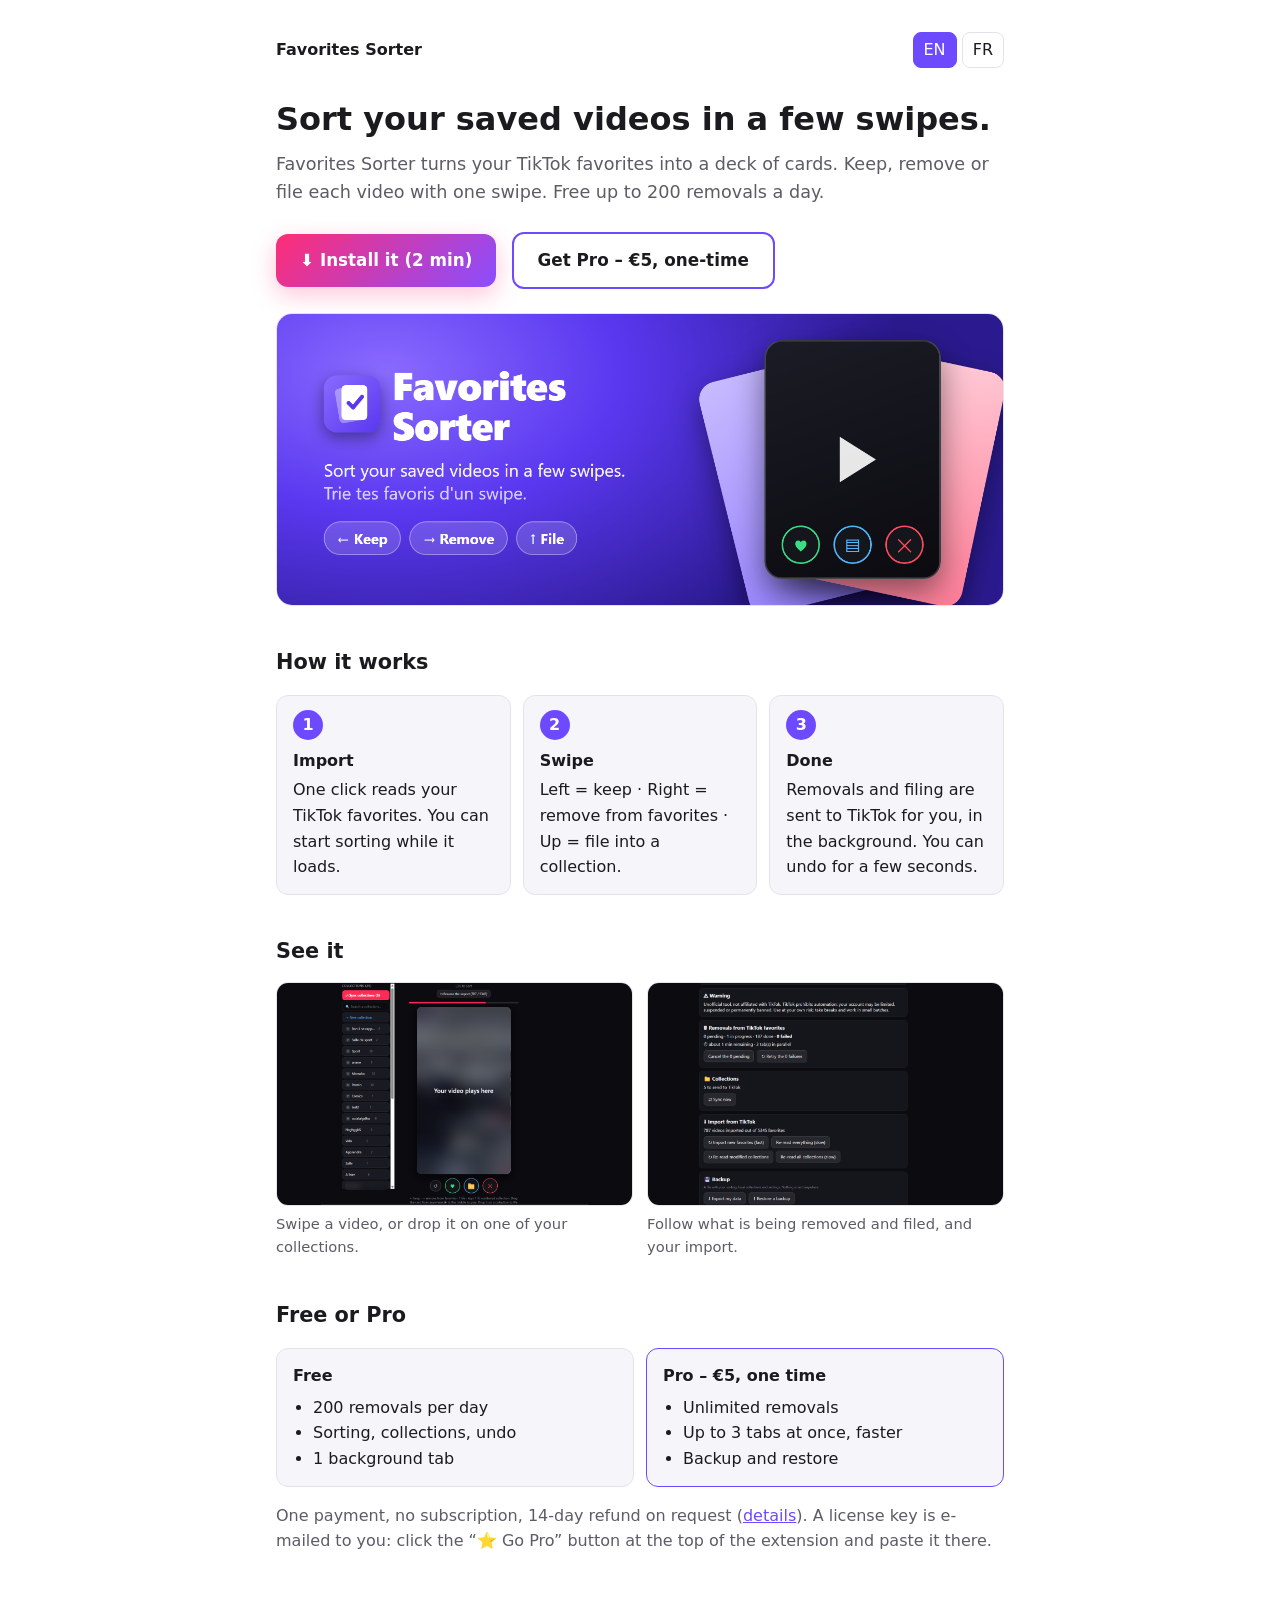
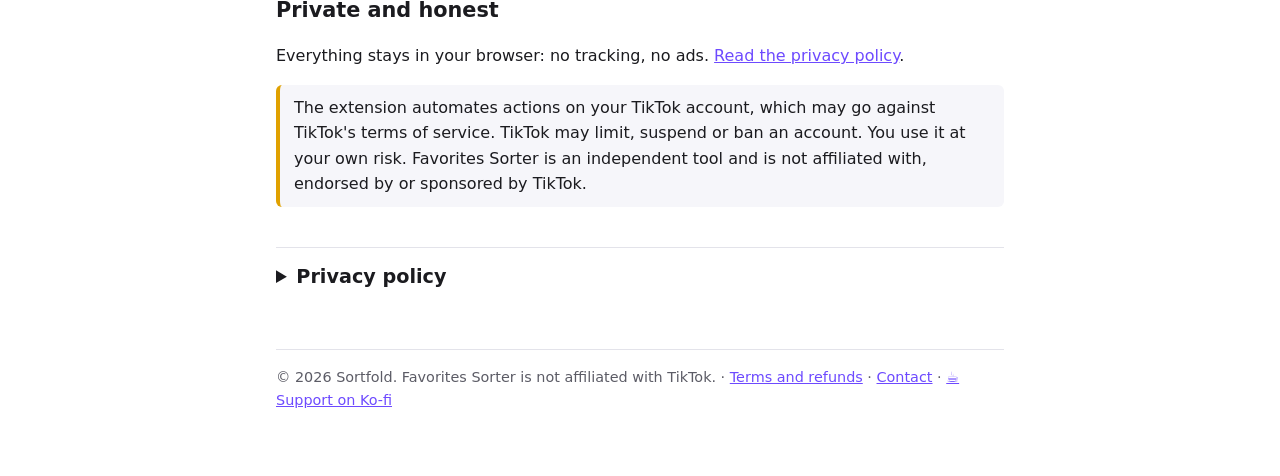
==== index.html @ a601409f "Add files via upload" ====
<!doctype html>
<html lang="en">
<head>
<meta charset="utf-8">
<meta name="viewport" content="width=device-width, initial-scale=1">
<title>Favorites Sorter – Sortfold</title>
<meta name="description" content="Favorites Sorter: a browser extension to sort your saved videos like cards. Keep, remove, or file into a collection. Pro version 5 EUR, one-time payment.">
<meta property="og:type" content="website">
<meta property="og:title" content="Favorites Sorter - sort your saved videos in a few swipes">
<meta property="og:description" content="Keep, remove or file each saved video with one swipe. Free up to 200 removals a day.">
<meta property="og:image" content="https://sortfold.github.io/hero.png">
<meta name="twitter:card" content="summary_large_image">
<style>
:root { --bg:#fff; --fg:#1b1b1f; --mute:#5c5c66; --line:#e3e3ea; --acc:#6d4aff; --card:#f6f6fa; }
@media (prefers-color-scheme: dark) { :root { --bg:#141418; --fg:#ececf1; --mute:#a0a0ad; --line:#2c2c34; --acc:#9a83ff; --card:#1d1d24; } }
* { box-sizing: border-box; }
body { margin:0; background:var(--bg); color:var(--fg); font:16px/1.6 system-ui,-apple-system,"Segoe UI",Roboto,sans-serif; }
main { max-width:760px; margin:0 auto; padding:24px 16px 64px; }
header { display:flex; justify-content:space-between; align-items:center; gap:12px; padding:8px 0 24px; }
.brand { font-weight:700; }
.lang button { background:none; border:1px solid var(--line); color:var(--fg); border-radius:8px; padding:4px 10px; cursor:pointer; font:inherit; }
.lang button[aria-pressed="true"] { background:var(--acc); color:#fff; border-color:var(--acc); }
h1 { font-size:2rem; line-height:1.2; margin:8px 0 12px; }
h2 { font-size:1.3rem; margin:40px 0 8px; }
h3 { font-size:1.05rem; margin:24px 0 4px; }
p, li { color:var(--fg); }
.mute { color:var(--mute); }
.cta { display:inline-block; background:linear-gradient(135deg,#ff2d75,#8a4dff); color:#fff; padding:13px 24px; border-radius:12px; text-decoration:none; font-weight:800; font-size:1.05rem; margin:8px 10px 8px 0; box-shadow:0 8px 24px #ff2d7544; transition:transform .15s, box-shadow .15s; }
.cta:hover { transform:translateY(-2px); box-shadow:0 12px 30px #ff2d7566; }
.cta.alt { background:none; color:var(--fg); border:2px solid var(--acc); box-shadow:none; font-weight:700; }
.hero { width:100%; height:auto; border-radius:16px; border:1px solid var(--line); margin:12px 0 8px; display:block; }
.shots { display:grid; grid-template-columns:repeat(auto-fit,minmax(300px,1fr)); gap:14px; margin:14px 0; }
.shots figure { margin:0; }
.shots img { width:100%; height:auto; border-radius:12px; border:1px solid var(--line); display:block; }
.shots figcaption { color:var(--mute); font-size:.92rem; margin-top:6px; }
.grid { display:grid; grid-template-columns:repeat(auto-fit,minmax(220px,1fr)); gap:12px; margin:16px 0; }
.card { background:var(--card); border:1px solid var(--line); border-radius:12px; padding:14px 16px; }
.card b { display:block; margin-bottom:4px; }
table { border-collapse:collapse; width:100%; margin:12px 0; }
th, td { border:1px solid var(--line); padding:8px 10px; text-align:left; vertical-align:top; }
a { color:var(--acc); }
footer { margin-top:56px; padding-top:16px; border-top:1px solid var(--line); color:var(--mute); font-size:.9rem; }
.warn { border-left:4px solid #e0a100; background:var(--card); padding:10px 14px; border-radius:6px; }
.lead { color:var(--mute); font-size:1.1rem; margin:0 0 18px; }
.n { display:inline-grid; place-items:center; width:30px; height:30px; border-radius:50%; background:var(--acc); color:#fff; font-weight:700; margin-bottom:8px; }
.grid.two { grid-template-columns:repeat(auto-fit,minmax(260px,1fr)); }
.card ul { margin:6px 0 0; padding-left:20px; }
.card.pro { border-color:var(--acc); }
details.priv { margin-top:40px; border-top:1px solid var(--line); padding-top:14px; }
details.priv summary { cursor:pointer; font-size:1.2rem; font-weight:700; }
html[data-lang="en"] [lang="fr"], html[data-lang="fr"] [lang="en"] { display:none; }
</style>
</head>
<body>
<main>
<header>
  <span class="brand">Favorites Sorter</span>
  <span class="lang"><button type="button" data-l="en" aria-pressed="true">EN</button> <button type="button" data-l="fr" aria-pressed="false">FR</button></span>
</header>

<!-- ============ ENGLISH ============ -->
<div lang="en">
<h1>Sort your saved videos in a few swipes.</h1>
<p class="lead">Favorites Sorter turns your TikTok favorites into a deck of cards. Keep, remove or file each video with one swipe. Free up to 200 removals a day.</p>
<p>
  <a class="cta" href="install.html">⬇ Install it (2 min)</a>
  <a class="cta alt" href="https://sortfold.lemonsqueezy.com/checkout/buy/b981618b-b7be-4d10-bd0e-bce8455f8a55">Get Pro – €5, one-time</a>
</p>
<img class="hero" src="hero.png" alt="Favorites Sorter: sort your saved videos in a few swipes (keep, remove, file into a collection)" width="1400" height="560">

<h2>How it works</h2>
<div class="grid">
  <div class="card"><span class="n">1</span><br><b>Import</b>One click reads your TikTok favorites. You can start sorting while it loads.</div>
  <div class="card"><span class="n">2</span><br><b>Swipe</b>Left = keep · Right = remove from favorites · Up = file into a collection.</div>
  <div class="card"><span class="n">3</span><br><b>Done</b>Removals and filing are sent to TikTok for you, in the background. You can undo for a few seconds.</div>
</div>

<h2>See it</h2>
<div class="shots">
  <figure><img src="deck.png" alt="The deck of cards with your collections on the left" width="1280" height="800" loading="lazy"><figcaption>Swipe a video, or drop it on one of your collections.</figcaption></figure>
  <figure><img src="status.png" alt="The activity tab: removals in progress, collections, import, backup" width="1280" height="800" loading="lazy"><figcaption>Follow what is being removed and filed, and your import.</figcaption></figure>
</div>

<h2>Free or Pro</h2>
<div class="grid two">
  <div class="card"><b>Free</b><ul><li>200 removals per day</li><li>Sorting, collections, undo</li><li>1 background tab</li></ul></div>
  <div class="card pro"><b>Pro – €5, one time</b><ul><li>Unlimited removals</li><li>Up to 3 tabs at once, faster</li><li>Backup and restore</li></ul></div>
</div>
<p class="mute">One payment, no subscription, 14-day refund on request (<a href="terms.html">details</a>). A license key is e-mailed to you: click the “⭐ Go Pro” button at the top of the extension and paste it there.</p>

<h2>Private and honest</h2>
<p>Everything stays in your browser: no tracking, no ads. <a href="#privacy-en">Read the privacy policy</a>.</p>
<p class="warn">The extension automates actions on your TikTok account, which may go against TikTok's terms of service. TikTok may limit, suspend or ban an account. You use it at your own risk. Favorites Sorter is an independent tool and is not affiliated with, endorsed by or sponsored by TikTok.</p>

<details id="privacy-en" class="priv"><summary>Privacy policy</summary>
<p class="mute">Last updated: September 19, 2026 · Publisher: Sortfold</p>
<h3>In short</h3>
<ul>
  <li>Your favorites, collections, sorting choices and settings <b>stay on your computer</b>. The publisher has no access to them.</li>
  <li>The extension contains <b>no analytics, trackers, ads or cookies</b>.</li>
  <li>The only communication with a server is the Pro license check with Lemon Squeezy, and only if you use a license.</li>
  <li>The extension is not affiliated with TikTok.</li>
</ul>
<h3>What the extension reads</h3>
<p>On <code>tiktok.com</code> pages, the extension reads what is displayed (your favorites list, collections, video IDs, the signed-in account name) to build your deck of cards. It also clicks TikTok's buttons on your behalf (remove from favorites, add to a collection). None of this information is sent to anyone.</p>
<h3>What is stored, and where</h3>
<p>Everything is kept in the extension's local storage in your browser:</p>
<table>
  <tr><th>Data</th><th>Purpose</th></tr>
  <tr><td>Your video list, sorting decisions, collections, action log (per TikTok account)</td><td>Make sorting and undo work</td></tr>
  <tr><td>Settings (delays, number of tabs, risk-warning acceptance)</td><td>Your preferences</td></tr>
  <tr><td>Today's removal counter</td><td>Enforce the free plan limit</td></tr>
  <tr><td>License key and activation ID (Pro only)</td><td>Unlock Pro</td></tr>
  <tr><td>Pending removal queue</td><td>Resume after a page is closed</td></tr>
</table>
<p>This data never leaves your browser. The extension's "Reset everything" button erases it; uninstalling the extension removes it too. The backup export (Pro) creates a file on your disk, which you manage yourself.</p>
<h3>The only network call: the Pro license</h3>
<p>If you enter a license key, the extension contacts <code>api.lemonsqueezy.com</code> to activate it, then re-checks it about every 7 days. Sent: the key, an instance name (your browser version) and the activation ID. Lemon Squeezy replies with the license status and the e-mail address tied to the purchase, which the extension shows in its settings. Lemon Squeezy processes this data under its own policy: <a href="https://www.lemonsqueezy.com/privacy">lemonsqueezy.com/privacy</a>.</p>
<h3>Payment</h3>
<p>Payment for Pro is handled entirely by <b>Lemon Squeezy</b>, which acts as the merchant of record. The publisher never sees or stores your card details, and may receive your name, e-mail and the billing information needed for the sale.</p> 
<p>Optional donations go through <b>Ko-fi</b>, a third-party service opened in a new tab; this policy does not cover it.</p>
<h3>Permissions requested</h3>
<ul>
  <li><code>tiktok.com</code>: read and drive TikTok's interface to sort your favorites.</li>
  <li><code>api.lemonsqueezy.com</code>: verify the Pro license.</li>
  <li><code>storage</code>, <code>unlimitedStorage</code>: keep your data locally (thousands of favorites).</li>
  <li><code>tabs</code>: open and close the worker tabs that remove videos.</li>
  <li><code>alarms</code>: resume the queue after a pause.</li>
  <li><code>declarativeNetRequest</code>: block images and video in worker tabs for speed.</li>
</ul>
<p>No code is loaded from the Internet.</p>
<h3>Children</h3>
<p>The extension is not intended for anyone below the minimum age to use TikTok.</p>
<h3>Your rights and contact</h3>
<p>Because the publisher does not collect your sorting data, there is nothing to request: you control it directly. For sales data (name, e-mail, invoice), write to <a href="mailto:sortfold@gmail.com">sortfold@gmail.com</a> to request access, correction or deletion, subject to legal retention obligations (GDPR).</p>
<h3>Changes</h3>
<p>If this policy changes, the date above will be updated, and any new data transmission will be announced in the release notes before it is introduced.</p>
</details>
</div>

<!-- ============ FRANÇAIS ============ -->
<div lang="fr">
<h1>Trie tes vidéos enregistrées en quelques swipes.</h1>
<p class="lead">Trieur de favoris transforme tes favoris TikTok en paquet de cartes. Garde, retire ou range chaque vidéo d'un swipe. Gratuit jusqu'à 200 retraits par jour.</p>
<p>
  <a class="cta" href="install.html">⬇ L'installer (2 min)</a>
  <a class="cta alt" href="https://sortfold.lemonsqueezy.com/checkout/buy/b981618b-b7be-4d10-bd0e-bce8455f8a55">Prendre le Pro – 5 €, une fois</a>
</p>
<img class="hero" src="hero.png" alt="Trieur de favoris : trie tes vidéos enregistrées en quelques swipes (garder, retirer, ranger dans une collection)" width="1400" height="560">

<h2>Comment ça marche</h2>
<div class="grid">
  <div class="card"><span class="n">1</span><br><b>Importe</b>Un clic lit tes favoris TikTok. Tu peux commencer à trier pendant le chargement.</div>
  <div class="card"><span class="n">2</span><br><b>Glisse</b>Gauche = garder · Droite = retirer des favoris · Haut = ranger dans une collection.</div>
  <div class="card"><span class="n">3</span><br><b>C'est fait</b>Les retraits et les rangements partent à TikTok à ta place, en arrière-plan. Tu peux annuler pendant quelques secondes.</div>
</div>

<h2>Aperçu</h2>
<div class="shots">
  <figure><img src="deck.png" alt="Le paquet de cartes avec tes collections à gauche" width="1280" height="800" loading="lazy"><figcaption>Glisse une vidéo, ou dépose-la sur l'une de tes collections.</figcaption></figure>
  <figure><img src="status.png" alt="L'onglet Suivi : retraits en cours, collections, import, sauvegarde" width="1280" height="800" loading="lazy"><figcaption>Suis ce qui est retiré et rangé, et ton import.</figcaption></figure>
</div>

<h2>Gratuit ou Pro</h2>
<div class="grid two">
  <div class="card"><b>Gratuit</b><ul><li>200 retraits par jour</li><li>Tri, collections, annulation</li><li>1 onglet en arrière-plan</li></ul></div>
  <div class="card pro"><b>Pro – 5 €, une fois</b><ul><li>Retraits illimités</li><li>Jusqu'à 3 onglets en même temps, plus rapide</li><li>Sauvegarde et restauration</li></ul></div>
</div>
<p class="mute">Un seul paiement, sans abonnement, remboursement sous 14 jours sur demande (<a href="terms.html">détails</a>). Une clé de licence t'est envoyée par e-mail : clique sur « ⭐ Passer en Pro » en haut de l'extension et colle-la là.</p>

<h2>Privé et honnête</h2>
<p>Tout reste dans ton navigateur : aucun traceur, aucune publicité. <a href="#privacy-fr">Lire la politique de confidentialité</a>.</p>
<p class="warn">L'extension automatise des actions sur ton compte TikTok, ce qui peut aller à l'encontre des conditions d'utilisation de TikTok. TikTok peut limiter, suspendre ou bannir un compte. Tu l'utilises à tes propres risques. Trieur de favoris est un outil indépendant, non affilié à TikTok, ni approuvé ni sponsorisé par TikTok.</p>

<details id="privacy-fr" class="priv"><summary>Politique de confidentialité</summary>
<p class="mute">Dernière mise à jour : 19 septembre 2026 · Éditeur : Sortfold</p>
<h3>En bref</h3>
<ul>
  <li>Tes favoris, tes collections, tes choix de tri et tes réglages <b>restent sur ton ordinateur</b>. L'éditeur n'y a pas accès.</li>
  <li>Il n'y a <b>ni statistiques, ni traceurs, ni publicité, ni cookies</b> dans l'extension.</li>
  <li>La seule communication avec un serveur est la vérification de la clé de licence Pro auprès de Lemon Squeezy, et uniquement si tu utilises une licence.</li>
  <li>L'extension n'est pas affiliée à TikTok.</li>
</ul>
<h3>Ce que l'extension lit</h3>
<p>Sur les pages <code>tiktok.com</code>, l'extension lit le contenu affiché (liste de tes favoris, tes collections, identifiants de vidéos, nom du compte connecté) pour construire ton paquet de cartes. Elle clique aussi sur les boutons de TikTok à ta place (retirer des favoris, ajouter à une collection). Ces informations ne sont envoyées à personne.</p>
<h3>Ce qui est enregistré, et où</h3>
<p>Tout est stocké dans l'espace de stockage local de l'extension dans ton navigateur :</p>
<table>
  <tr><th>Donnée</th><th>Utilité</th></tr>
  <tr><td>Liste de tes vidéos, décisions de tri, collections, journal des actions (par compte TikTok)</td><td>Faire fonctionner le tri et l'annulation</td></tr>
  <tr><td>Réglages (délais, nombre d'onglets, acceptation de l'avertissement de risque)</td><td>Ton confort d'utilisation</td></tr>
  <tr><td>Compteur de retraits du jour</td><td>Appliquer la limite de la version gratuite</td></tr>
  <tr><td>Clé de licence et identifiant d'activation (si Pro)</td><td>Débloquer la version Pro</td></tr>
  <tr><td>File des retraits en cours</td><td>Reprendre après une fermeture de page</td></tr>
</table>
<p>Ces données ne quittent pas ton navigateur. Le bouton « Tout réinitialiser » de l'extension les efface ; désinstaller l'extension les supprime aussi. L'export de sauvegarde (Pro) crée un fichier sur ton disque, que tu gères toi-même.</p>
<h3>Le seul échange réseau : la licence Pro</h3>
<p>Si tu saisis une clé de licence, l'extension contacte <code>api.lemonsqueezy.com</code> pour l'activer, puis la revérifie environ tous les 7 jours. Sont envoyés : la clé, un nom d'instance (la version de ton navigateur) et l'identifiant d'activation. Lemon Squeezy répond avec l'état de la licence et l'adresse e-mail liée à l'achat, que l'extension affiche dans ses réglages. Lemon Squeezy traite ces données selon sa propre politique : <a href="https://www.lemonsqueezy.com/privacy">lemonsqueezy.com/privacy</a>.</p>
<h3>Paiement</h3>
<p>Le paiement de la version Pro est géré entièrement par <b>Lemon Squeezy</b>, qui agit comme vendeur (« merchant of record »). L'éditeur ne voit ni ne conserve tes coordonnées bancaires ; il peut recevoir ton nom, ton adresse e-mail et les informations de facturation nécessaires à la vente.</p>
<p>Les dons facultatifs passent par <b>Ko-fi</b>, un service tiers ouvert dans un nouvel onglet ; cette politique ne le couvre pas.</p>
<h3>Permissions demandées</h3>
<ul>
  <li><code>tiktok.com</code> : lire et piloter l'interface de TikTok pour trier tes favoris.</li>
  <li><code>api.lemonsqueezy.com</code> : vérifier la licence Pro.</li>
  <li><code>storage</code>, <code>unlimitedStorage</code> : conserver tes données localement (plusieurs milliers de favoris).</li>
  <li><code>tabs</code> : ouvrir et fermer les onglets de travail qui retirent les vidéos.</li>
  <li><code>alarms</code> : reprendre la file après une pause.</li>
  <li><code>declarativeNetRequest</code> : bloquer images et vidéos dans les onglets de travail pour aller plus vite.</li>
</ul>
<p>Aucun code n'est chargé depuis Internet.</p>
<h3>Enfants</h3>
<p>L'extension n'est pas destinée aux personnes n'ayant pas l'âge requis pour utiliser TikTok.</p>
<h3>Tes droits et contact</h3>
<p>Comme l'éditeur ne collecte pas tes données de tri, il n'y a rien à demander : tu les contrôles directement. Pour les données de vente (nom, e-mail, facture), écris à <a href="mailto:sortfold@gmail.com">sortfold@gmail.com</a> pour demander un accès, une correction ou une suppression, dans la limite des obligations légales de conservation (RGPD).</p>
<h3>Modifications</h3>
<p>Si cette politique change, la date ci-dessus sera mise à jour, et tout nouvel envoi de données sera annoncé dans les notes de version avant d'être mis en place.</p>
</details>
</div>

<footer>
  <span lang="en">© 2026 Sortfold. Favorites Sorter is not affiliated with TikTok. · <a href="terms.html">Terms and refunds</a> · <a href="mailto:sortfold@gmail.com">Contact</a> · <a href="https://ko-fi.com/sortfold">☕ Support on Ko-fi</a></span>
  <span lang="fr">© 2026 Sortfold. Trieur de favoris n'est pas affilié à TikTok. · <a href="terms.html">Conditions et remboursement</a> · <a href="mailto:sortfold@gmail.com">Contact</a> · <a href="https://ko-fi.com/sortfold">☕ Soutenir sur Ko-fi</a></span>
</footer>
</main>
<script>
(function () {
  var root = document.documentElement, btns = document.querySelectorAll('.lang button');
  function set(l) {
    root.setAttribute('data-lang', l); root.lang = l;
    btns.forEach(function (b) { b.setAttribute('aria-pressed', String(b.dataset.l === l)); });
    try { localStorage.setItem('lang', l); } catch (e) {}
  }
  var saved = null; try { saved = localStorage.getItem('lang'); } catch (e) {}
  var hash = location.hash.slice(-2);
  set(hash === 'fr' || hash === 'en' ? hash : saved || ((navigator.language || 'en').slice(0, 2) === 'fr' ? 'fr' : 'en'));
  btns.forEach(function (b) { b.addEventListener('click', function () { set(b.dataset.l); }); });
  function openPriv() {
    var d = location.hash.length > 1 && document.getElementById(location.hash.slice(1));
    if (d && d.tagName === 'DETAILS') { d.open = true; d.scrollIntoView(); }
  }
  openPriv();
  window.addEventListener('hashchange', openPriv);
})();
</script>
</body>
</html>
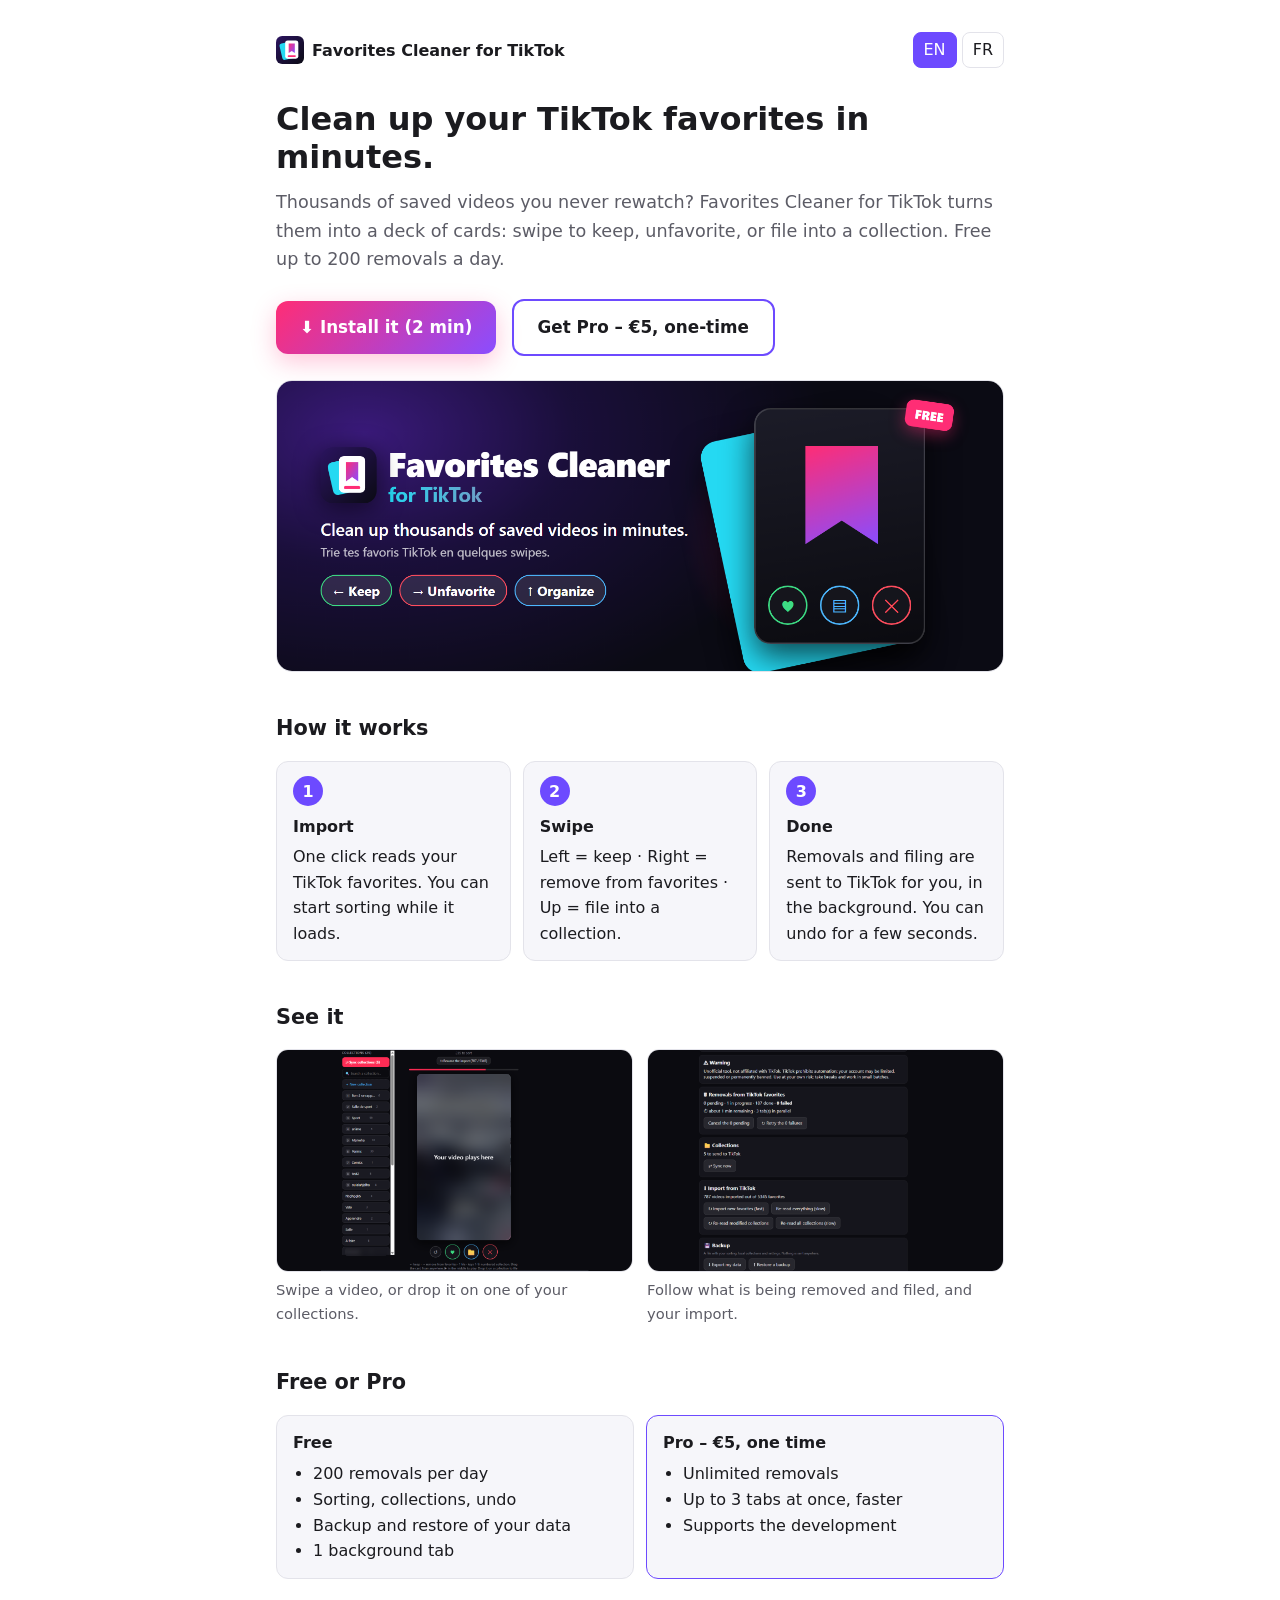
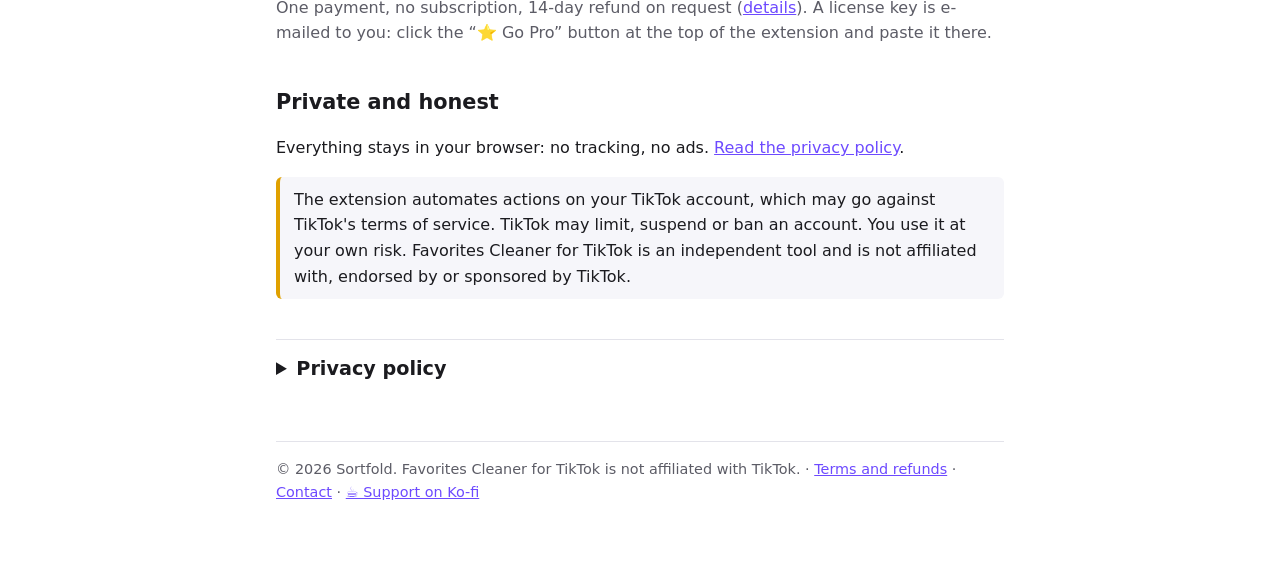
==== commit 64bc6405: "Nouveau nom : Favorites Cleaner for TikTok (0.7.0)" ====
--- a/index.html
+++ b/index.html
@@ -2,12 +2,13 @@
 <html lang="en">
 <head>
 <meta charset="utf-8">
+<link rel="icon" href="icon.svg" type="image/svg+xml">
 <meta name="viewport" content="width=device-width, initial-scale=1">
-<title>Favorites Sorter – Sortfold</title>
-<meta name="description" content="Favorites Sorter: a browser extension to sort your saved videos like cards. Keep, remove, or file into a collection. Pro version 5 EUR, one-time payment.">
+<title>Favorites Cleaner for TikTok – Bulk unfavorite & organize saved videos</title>
+<meta name="description" content="Clean up your TikTok favorites fast: swipe to keep, unfavorite or file saved videos into collections. Bulk remove thousands of favorites. Free Chrome extension. Nettoyeur de favoris TikTok : trie et supprime tes favoris en masse.">
 <meta property="og:type" content="website">
-<meta property="og:title" content="Favorites Sorter - sort your saved videos in a few swipes">
-<meta property="og:description" content="Keep, remove or file each saved video with one swipe. Free up to 200 removals a day.">
+<meta property="og:title" content="Favorites Cleaner for TikTok – clean up thousands of saved videos in minutes">
+<meta property="og:description" content="Swipe to keep, unfavorite or organize your saved TikTok videos. Free up to 200 removals a day.">
 <meta property="og:image" content="https://sortfold.github.io/hero.png">
 <meta name="twitter:card" content="summary_large_image">
 <style>
@@ -54,19 +55,19 @@
 <body>
 <main>
 <header>
-  <span class="brand">Favorites Sorter</span>
+  <span class="brand"><img src="icon.svg" alt="" width="28" height="28" style="vertical-align:-8px;margin-right:8px">Favorites Cleaner for TikTok</span>
   <span class="lang"><button type="button" data-l="en" aria-pressed="true">EN</button> <button type="button" data-l="fr" aria-pressed="false">FR</button></span>
 </header>
 
 <!-- ============ ENGLISH ============ -->
 <div lang="en">
-<h1>Sort your saved videos in a few swipes.</h1>
-<p class="lead">Favorites Sorter turns your TikTok favorites into a deck of cards. Keep, remove or file each video with one swipe. Free up to 200 removals a day.</p>
+<h1>Clean up your TikTok favorites in minutes.</h1>
+<p class="lead">Thousands of saved videos you never rewatch? Favorites Cleaner for TikTok turns them into a deck of cards: swipe to keep, unfavorite, or file into a collection. Free up to 200 removals a day.</p>
 <p>
   <a class="cta" href="install.html">⬇ Install it (2 min)</a>
   <a class="cta alt" href="https://sortfold.lemonsqueezy.com/checkout/buy/b981618b-b7be-4d10-bd0e-bce8455f8a55">Get Pro – €5, one-time</a>
 </p>
-<img class="hero" src="hero.png" alt="Favorites Sorter: sort your saved videos in a few swipes (keep, remove, file into a collection)" width="1400" height="560">
+<img class="hero" src="hero.png" alt="Favorites Cleaner for TikTok: clean up thousands of saved videos in minutes (keep, unfavorite, organize)" width="1400" height="560">
 
 <h2>How it works</h2>
 <div class="grid">
@@ -83,14 +84,14 @@
 
 <h2>Free or Pro</h2>
 <div class="grid two">
-  <div class="card"><b>Free</b><ul><li>200 removals per day</li><li>Sorting, collections, undo</li><li>1 background tab</li></ul></div>
-  <div class="card pro"><b>Pro – €5, one time</b><ul><li>Unlimited removals</li><li>Up to 3 tabs at once, faster</li><li>Backup and restore</li></ul></div>
+  <div class="card"><b>Free</b><ul><li>200 removals per day</li><li>Sorting, collections, undo</li><li>Backup and restore of your data</li><li>1 background tab</li></ul></div>
+  <div class="card pro"><b>Pro – €5, one time</b><ul><li>Unlimited removals</li><li>Up to 3 tabs at once, faster</li><li>Supports the development</li></ul></div>
 </div>
 <p class="mute">One payment, no subscription, 14-day refund on request (<a href="terms.html">details</a>). A license key is e-mailed to you: click the “⭐ Go Pro” button at the top of the extension and paste it there.</p>
 
 <h2>Private and honest</h2>
 <p>Everything stays in your browser: no tracking, no ads. <a href="#privacy-en">Read the privacy policy</a>.</p>
-<p class="warn">The extension automates actions on your TikTok account, which may go against TikTok's terms of service. TikTok may limit, suspend or ban an account. You use it at your own risk. Favorites Sorter is an independent tool and is not affiliated with, endorsed by or sponsored by TikTok.</p>
+<p class="warn">The extension automates actions on your TikTok account, which may go against TikTok's terms of service. TikTok may limit, suspend or ban an account. You use it at your own risk. Favorites Cleaner for TikTok is an independent tool and is not affiliated with, endorsed by or sponsored by TikTok.</p>
 
 <details id="privacy-en" class="priv"><summary>Privacy policy</summary>
 <p class="mute">Last updated: September 19, 2026 · Publisher: Sortfold</p>
@@ -113,7 +114,7 @@
   <tr><td>License key and activation ID (Pro only)</td><td>Unlock Pro</td></tr>
   <tr><td>Pending removal queue</td><td>Resume after a page is closed</td></tr>
 </table>
-<p>This data never leaves your browser. The extension's "Reset everything" button erases it; uninstalling the extension removes it too. The backup export (Pro) creates a file on your disk, which you manage yourself.</p>
+<p>This data never leaves your browser. The extension's "Reset everything" button erases it; uninstalling the extension removes it too. The backup export creates a file on your disk, which you manage yourself.</p>
 <h3>The only network call: the Pro license</h3>
 <p>If you enter a license key, the extension contacts <code>api.lemonsqueezy.com</code> to activate it, then re-checks it about every 7 days. Sent: the key, an instance name (your browser version) and the activation ID. Lemon Squeezy replies with the license status and the e-mail address tied to the purchase, which the extension shows in its settings. Lemon Squeezy processes this data under its own policy: <a href="https://www.lemonsqueezy.com/privacy">lemonsqueezy.com/privacy</a>.</p>
 <h3>Payment</h3>
@@ -140,13 +141,13 @@
 
 <!-- ============ FRANÇAIS ============ -->
 <div lang="fr">
-<h1>Trie tes vidéos enregistrées en quelques swipes.</h1>
-<p class="lead">Trieur de favoris transforme tes favoris TikTok en paquet de cartes. Garde, retire ou range chaque vidéo d'un swipe. Gratuit jusqu'à 200 retraits par jour.</p>
+<h1>Fais le ménage dans tes favoris TikTok en quelques minutes.</h1>
+<p class="lead">Des milliers de vidéos enregistrées que tu ne revois jamais ? Le Nettoyeur de favoris pour TikTok les transforme en paquet de cartes : glisse pour garder, retirer des favoris ou ranger dans une collection. Gratuit jusqu'à 200 retraits par jour.</p>
 <p>
   <a class="cta" href="install.html">⬇ L'installer (2 min)</a>
   <a class="cta alt" href="https://sortfold.lemonsqueezy.com/checkout/buy/b981618b-b7be-4d10-bd0e-bce8455f8a55">Prendre le Pro – 5 €, une fois</a>
 </p>
-<img class="hero" src="hero.png" alt="Trieur de favoris : trie tes vidéos enregistrées en quelques swipes (garder, retirer, ranger dans une collection)" width="1400" height="560">
+<img class="hero" src="hero.png" alt="Nettoyeur de favoris pour TikTok : fais le ménage dans tes vidéos enregistrées (garder, retirer, ranger)" width="1400" height="560">
 
 <h2>Comment ça marche</h2>
 <div class="grid">
@@ -163,14 +164,14 @@
 
 <h2>Gratuit ou Pro</h2>
 <div class="grid two">
-  <div class="card"><b>Gratuit</b><ul><li>200 retraits par jour</li><li>Tri, collections, annulation</li><li>1 onglet en arrière-plan</li></ul></div>
-  <div class="card pro"><b>Pro – 5 €, une fois</b><ul><li>Retraits illimités</li><li>Jusqu'à 3 onglets en même temps, plus rapide</li><li>Sauvegarde et restauration</li></ul></div>
+  <div class="card"><b>Gratuit</b><ul><li>200 retraits par jour</li><li>Tri, collections, annulation</li><li>Sauvegarde et restauration de tes données</li><li>1 onglet en arrière-plan</li></ul></div>
+  <div class="card pro"><b>Pro – 5 €, une fois</b><ul><li>Retraits illimités</li><li>Jusqu'à 3 onglets en même temps, plus rapide</li><li>Tu soutiens le développement</li></ul></div>
 </div>
 <p class="mute">Un seul paiement, sans abonnement, remboursement sous 14 jours sur demande (<a href="terms.html">détails</a>). Une clé de licence t'est envoyée par e-mail : clique sur « ⭐ Passer en Pro » en haut de l'extension et colle-la là.</p>
 
 <h2>Privé et honnête</h2>
 <p>Tout reste dans ton navigateur : aucun traceur, aucune publicité. <a href="#privacy-fr">Lire la politique de confidentialité</a>.</p>
-<p class="warn">L'extension automatise des actions sur ton compte TikTok, ce qui peut aller à l'encontre des conditions d'utilisation de TikTok. TikTok peut limiter, suspendre ou bannir un compte. Tu l'utilises à tes propres risques. Trieur de favoris est un outil indépendant, non affilié à TikTok, ni approuvé ni sponsorisé par TikTok.</p>
+<p class="warn">L'extension automatise des actions sur ton compte TikTok, ce qui peut aller à l'encontre des conditions d'utilisation de TikTok. TikTok peut limiter, suspendre ou bannir un compte. Tu l'utilises à tes propres risques. Nettoyeur de favoris pour TikTok est un outil indépendant, non affilié à TikTok, ni approuvé ni sponsorisé par TikTok.</p>
 
 <details id="privacy-fr" class="priv"><summary>Politique de confidentialité</summary>
 <p class="mute">Dernière mise à jour : 19 septembre 2026 · Éditeur : Sortfold</p>
@@ -193,7 +194,7 @@
   <tr><td>Clé de licence et identifiant d'activation (si Pro)</td><td>Débloquer la version Pro</td></tr>
   <tr><td>File des retraits en cours</td><td>Reprendre après une fermeture de page</td></tr>
 </table>
-<p>Ces données ne quittent pas ton navigateur. Le bouton « Tout réinitialiser » de l'extension les efface ; désinstaller l'extension les supprime aussi. L'export de sauvegarde (Pro) crée un fichier sur ton disque, que tu gères toi-même.</p>
+<p>Ces données ne quittent pas ton navigateur. Le bouton « Tout réinitialiser » de l'extension les efface ; désinstaller l'extension les supprime aussi. L'export de sauvegarde crée un fichier sur ton disque, que tu gères toi-même.</p>
 <h3>Le seul échange réseau : la licence Pro</h3>
 <p>Si tu saisis une clé de licence, l'extension contacte <code>api.lemonsqueezy.com</code> pour l'activer, puis la revérifie environ tous les 7 jours. Sont envoyés : la clé, un nom d'instance (la version de ton navigateur) et l'identifiant d'activation. Lemon Squeezy répond avec l'état de la licence et l'adresse e-mail liée à l'achat, que l'extension affiche dans ses réglages. Lemon Squeezy traite ces données selon sa propre politique : <a href="https://www.lemonsqueezy.com/privacy">lemonsqueezy.com/privacy</a>.</p>
 <h3>Paiement</h3>
@@ -219,8 +220,8 @@
 </div>
 
 <footer>
-  <span lang="en">© 2026 Sortfold. Favorites Sorter is not affiliated with TikTok. · <a href="terms.html">Terms and refunds</a> · <a href="mailto:sortfold@gmail.com">Contact</a> · <a href="https://ko-fi.com/sortfold">☕ Support on Ko-fi</a></span>
-  <span lang="fr">© 2026 Sortfold. Trieur de favoris n'est pas affilié à TikTok. · <a href="terms.html">Conditions et remboursement</a> · <a href="mailto:sortfold@gmail.com">Contact</a> · <a href="https://ko-fi.com/sortfold">☕ Soutenir sur Ko-fi</a></span>
+  <span lang="en">© 2026 Sortfold. Favorites Cleaner for TikTok is not affiliated with TikTok. · <a href="terms.html">Terms and refunds</a> · <a href="mailto:sortfold@gmail.com">Contact</a> · <a href="https://ko-fi.com/sortfold">☕ Support on Ko-fi</a></span>
+  <span lang="fr">© 2026 Sortfold. Nettoyeur de favoris pour TikTok n'est pas affilié à TikTok. · <a href="terms.html">Conditions et remboursement</a> · <a href="mailto:sortfold@gmail.com">Contact</a> · <a href="https://ko-fi.com/sortfold">☕ Soutenir sur Ko-fi</a></span>
 </footer>
 </main>
 <script>
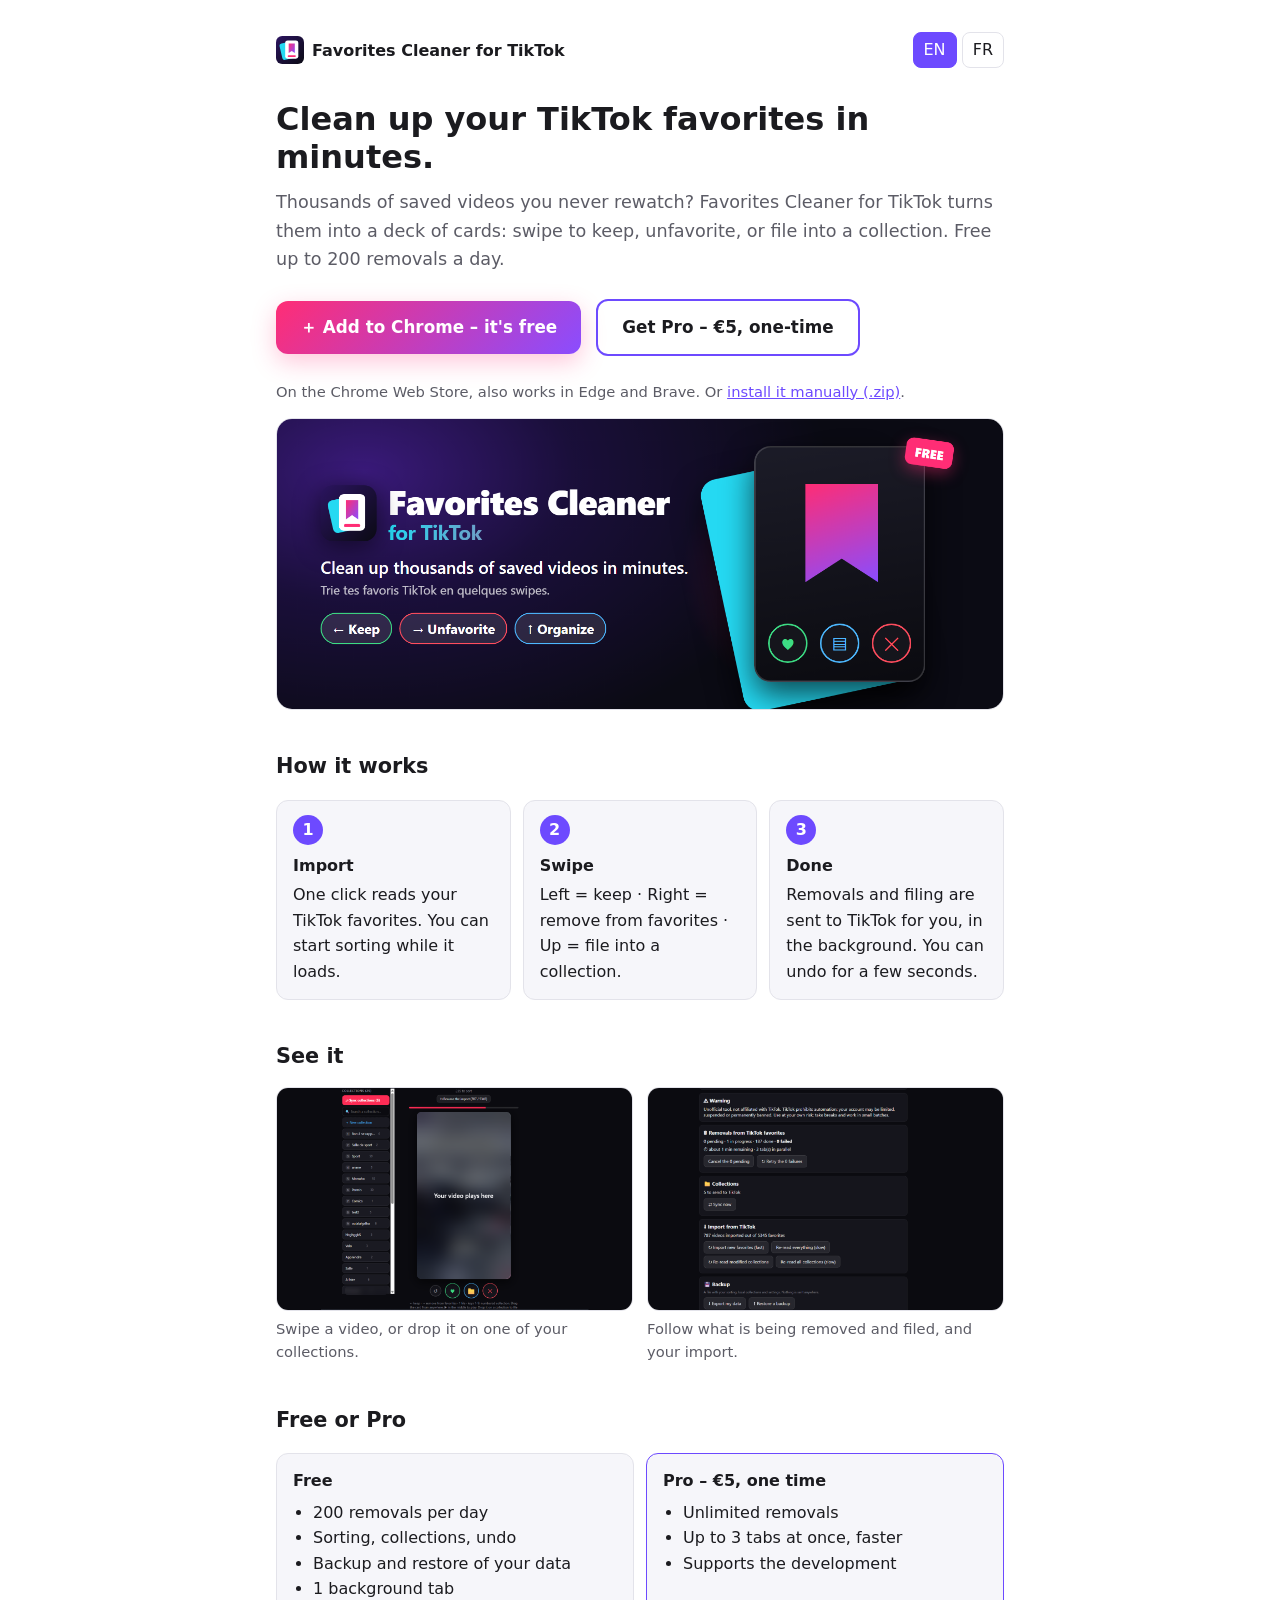
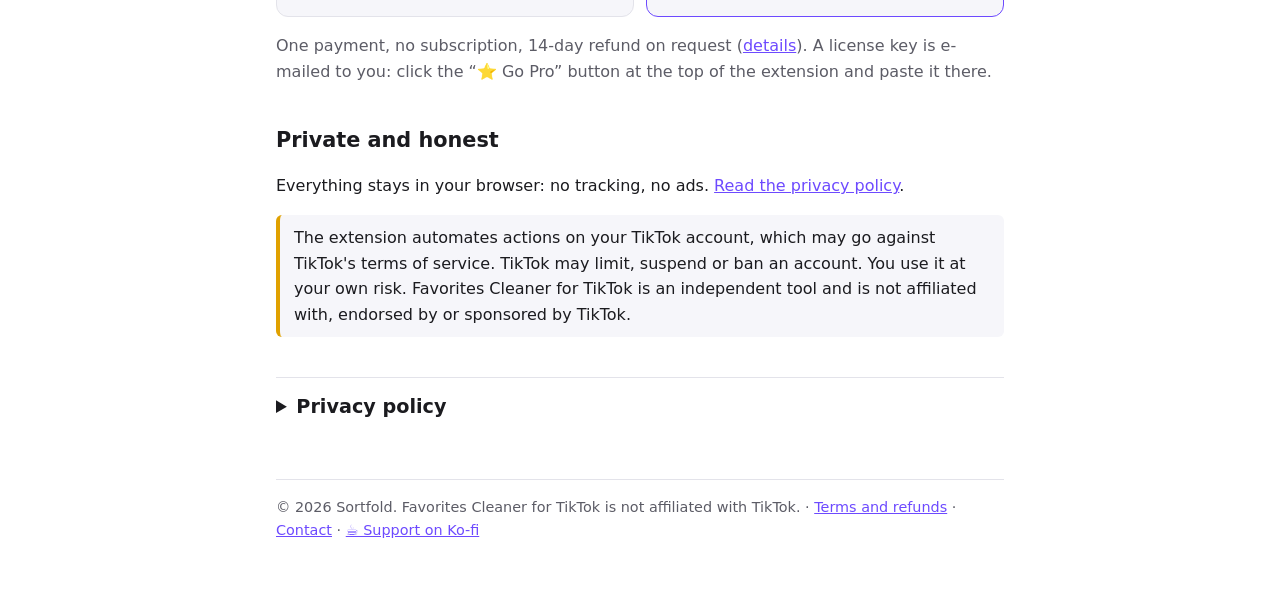
==== commit 02aed045: "Lien Chrome Web Store + vrai lien de paiement Pro" ====
--- a/index.html
+++ b/index.html
@@ -28,6 +28,7 @@
 .mute { color:var(--mute); }
 .cta { display:inline-block; background:linear-gradient(135deg,#ff2d75,#8a4dff); color:#fff; padding:13px 24px; border-radius:12px; text-decoration:none; font-weight:800; font-size:1.05rem; margin:8px 10px 8px 0; box-shadow:0 8px 24px #ff2d7544; transition:transform .15s, box-shadow .15s; }
 .cta:hover { transform:translateY(-2px); box-shadow:0 12px 30px #ff2d7566; }
+.small { font-size:.92rem; margin-top:0; }
 .cta.alt { background:none; color:var(--fg); border:2px solid var(--acc); box-shadow:none; font-weight:700; }
 .hero { width:100%; height:auto; border-radius:16px; border:1px solid var(--line); margin:12px 0 8px; display:block; }
 .shots { display:grid; grid-template-columns:repeat(auto-fit,minmax(300px,1fr)); gap:14px; margin:14px 0; }
@@ -64,9 +65,10 @@
 <h1>Clean up your TikTok favorites in minutes.</h1>
 <p class="lead">Thousands of saved videos you never rewatch? Favorites Cleaner for TikTok turns them into a deck of cards: swipe to keep, unfavorite, or file into a collection. Free up to 200 removals a day.</p>
 <p>
-  <a class="cta" href="install.html">⬇ Install it (2 min)</a>
-  <a class="cta alt" href="https://sortfold.lemonsqueezy.com/checkout/buy/b981618b-b7be-4d10-bd0e-bce8455f8a55">Get Pro – €5, one-time</a>
+  <a class="cta" href="https://chromewebstore.google.com/detail/bbmlmfpeooahhpfhbhkomjflifibodpl">＋ Add to Chrome – it's free</a>
+  <a class="cta alt" href="https://sortfold.lemonsqueezy.com/checkout/buy/2623d2b5-e6b6-4891-9971-4a9c636fb3e3">Get Pro – €5, one-time</a>
 </p>
+<p class="mute small">On the Chrome Web Store, also works in Edge and Brave. Or <a href="install.html">install it manually (.zip)</a>.</p>
 <img class="hero" src="hero.png" alt="Favorites Cleaner for TikTok: clean up thousands of saved videos in minutes (keep, unfavorite, organize)" width="1400" height="560">
 
 <h2>How it works</h2>
@@ -144,9 +146,10 @@
 <h1>Fais le ménage dans tes favoris TikTok en quelques minutes.</h1>
 <p class="lead">Des milliers de vidéos enregistrées que tu ne revois jamais ? Le Nettoyeur de favoris pour TikTok les transforme en paquet de cartes : glisse pour garder, retirer des favoris ou ranger dans une collection. Gratuit jusqu'à 200 retraits par jour.</p>
 <p>
-  <a class="cta" href="install.html">⬇ L'installer (2 min)</a>
-  <a class="cta alt" href="https://sortfold.lemonsqueezy.com/checkout/buy/b981618b-b7be-4d10-bd0e-bce8455f8a55">Prendre le Pro – 5 €, une fois</a>
+  <a class="cta" href="https://chromewebstore.google.com/detail/bbmlmfpeooahhpfhbhkomjflifibodpl">＋ Ajouter à Chrome – c'est gratuit</a>
+  <a class="cta alt" href="https://sortfold.lemonsqueezy.com/checkout/buy/2623d2b5-e6b6-4891-9971-4a9c636fb3e3">Prendre le Pro – 5 €, une fois</a>
 </p>
+<p class="mute small">Sur le Chrome Web Store, marche aussi avec Edge et Brave. Ou <a href="install.html">installe-la à la main (.zip)</a>.</p>
 <img class="hero" src="hero.png" alt="Nettoyeur de favoris pour TikTok : fais le ménage dans tes vidéos enregistrées (garder, retirer, ranger)" width="1400" height="560">
 
 <h2>Comment ça marche</h2>
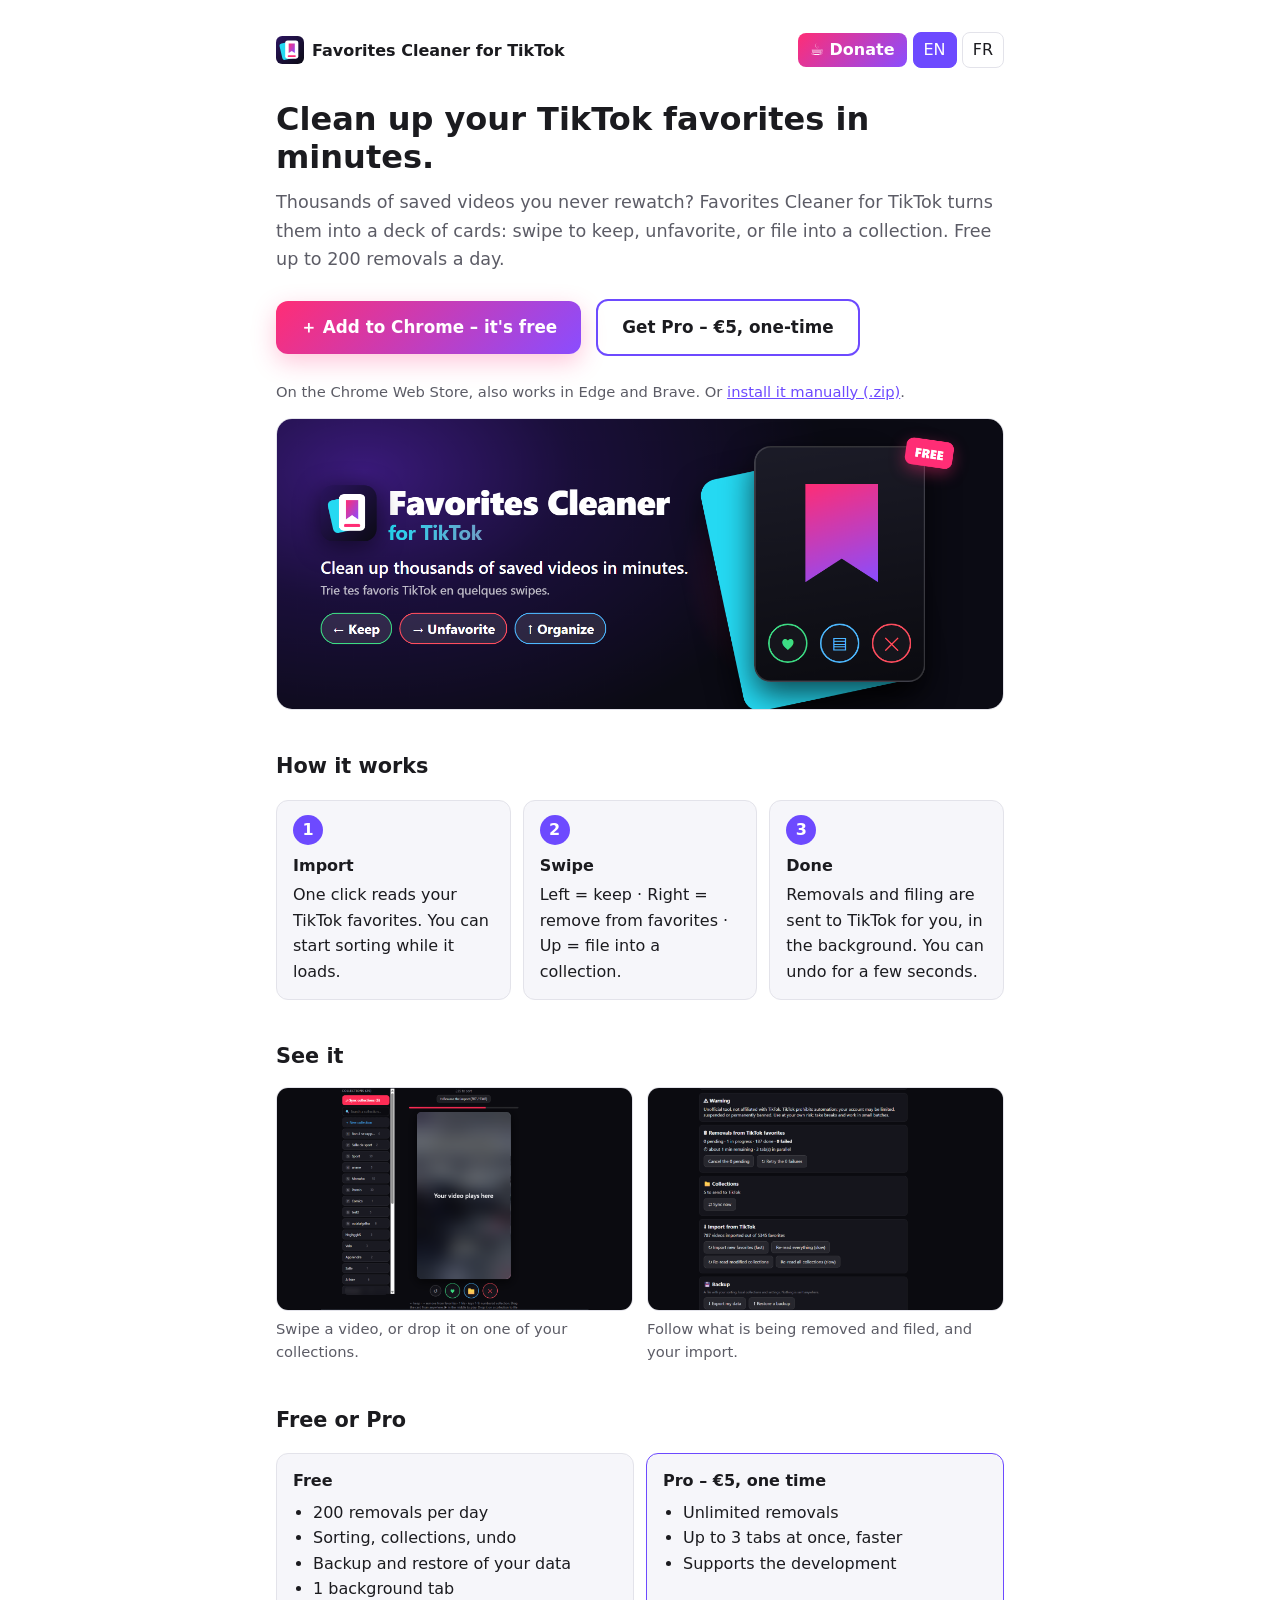
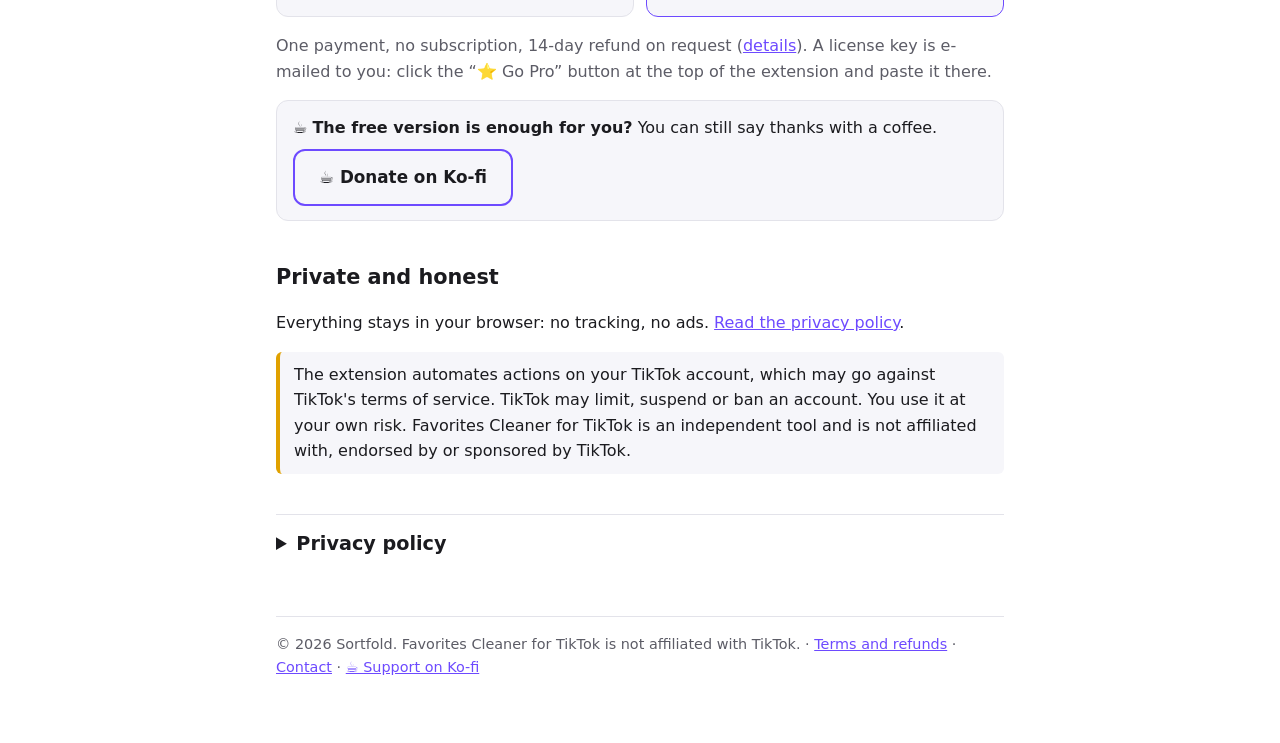
==== commit 4a9a34ee: "Bouton de don Ko-fi visible (en-tête + section tarifs)" ====
--- a/index.html
+++ b/index.html
@@ -19,6 +19,10 @@
 main { max-width:760px; margin:0 auto; padding:24px 16px 64px; }
 header { display:flex; justify-content:space-between; align-items:center; gap:12px; padding:8px 0 24px; }
 .brand { font-weight:700; }
+.don { display:inline-block; text-decoration:none; font-weight:700; color:#fff; background:linear-gradient(135deg,#ff2d75,#8a4dff); border-radius:8px; padding:4px 12px; margin-right:6px; }
+.don:hover { filter:brightness(1.1); }
+.lang { white-space:nowrap; }
+@media (max-width:480px) { .don { padding:4px 9px; } .don span { font-size:0; } .don span::before { content:"☕"; font-size:1rem; } }
 .lang button { background:none; border:1px solid var(--line); color:var(--fg); border-radius:8px; padding:4px 10px; cursor:pointer; font:inherit; }
 .lang button[aria-pressed="true"] { background:var(--acc); color:#fff; border-color:var(--acc); }
 h1 { font-size:2rem; line-height:1.2; margin:8px 0 12px; }
@@ -57,7 +61,7 @@
 <main>
 <header>
   <span class="brand"><img src="icon.svg" alt="" width="28" height="28" style="vertical-align:-8px;margin-right:8px">Favorites Cleaner for TikTok</span>
-  <span class="lang"><button type="button" data-l="en" aria-pressed="true">EN</button> <button type="button" data-l="fr" aria-pressed="false">FR</button></span>
+  <span class="lang"><a class="don" href="https://ko-fi.com/sortfold" target="_blank" rel="noopener"><span lang="en">☕ Donate</span><span lang="fr">☕ Faire un don</span></a><button type="button" data-l="en" aria-pressed="true">EN</button> <button type="button" data-l="fr" aria-pressed="false">FR</button></span>
 </header>
 
 <!-- ============ ENGLISH ============ -->
@@ -90,6 +94,7 @@
   <div class="card pro"><b>Pro – €5, one time</b><ul><li>Unlimited removals</li><li>Up to 3 tabs at once, faster</li><li>Supports the development</li></ul></div>
 </div>
 <p class="mute">One payment, no subscription, 14-day refund on request (<a href="terms.html">details</a>). A license key is e-mailed to you: click the “⭐ Go Pro” button at the top of the extension and paste it there.</p>
+<p class="card">☕ <b style="display:inline">The free version is enough for you?</b> You can still say thanks with a coffee. <a class="cta alt" href="https://ko-fi.com/sortfold" target="_blank" rel="noopener" style="margin:8px 0 0">☕ Donate on Ko-fi</a></p>
 
 <h2>Private and honest</h2>
 <p>Everything stays in your browser: no tracking, no ads. <a href="#privacy-en">Read the privacy policy</a>.</p>
@@ -171,6 +176,7 @@
   <div class="card pro"><b>Pro – 5 €, une fois</b><ul><li>Retraits illimités</li><li>Jusqu'à 3 onglets en même temps, plus rapide</li><li>Tu soutiens le développement</li></ul></div>
 </div>
 <p class="mute">Un seul paiement, sans abonnement, remboursement sous 14 jours sur demande (<a href="terms.html">détails</a>). Une clé de licence t'est envoyée par e-mail : clique sur « ⭐ Passer en Pro » en haut de l'extension et colle-la là.</p>
+<p class="card">☕ <b style="display:inline">La version gratuite te suffit ?</b> Tu peux quand même dire merci avec un café. <a class="cta alt" href="https://ko-fi.com/sortfold" target="_blank" rel="noopener" style="margin:8px 0 0">☕ Faire un don sur Ko-fi</a></p>
 
 <h2>Privé et honnête</h2>
 <p>Tout reste dans ton navigateur : aucun traceur, aucune publicité. <a href="#privacy-fr">Lire la politique de confidentialité</a>.</p>
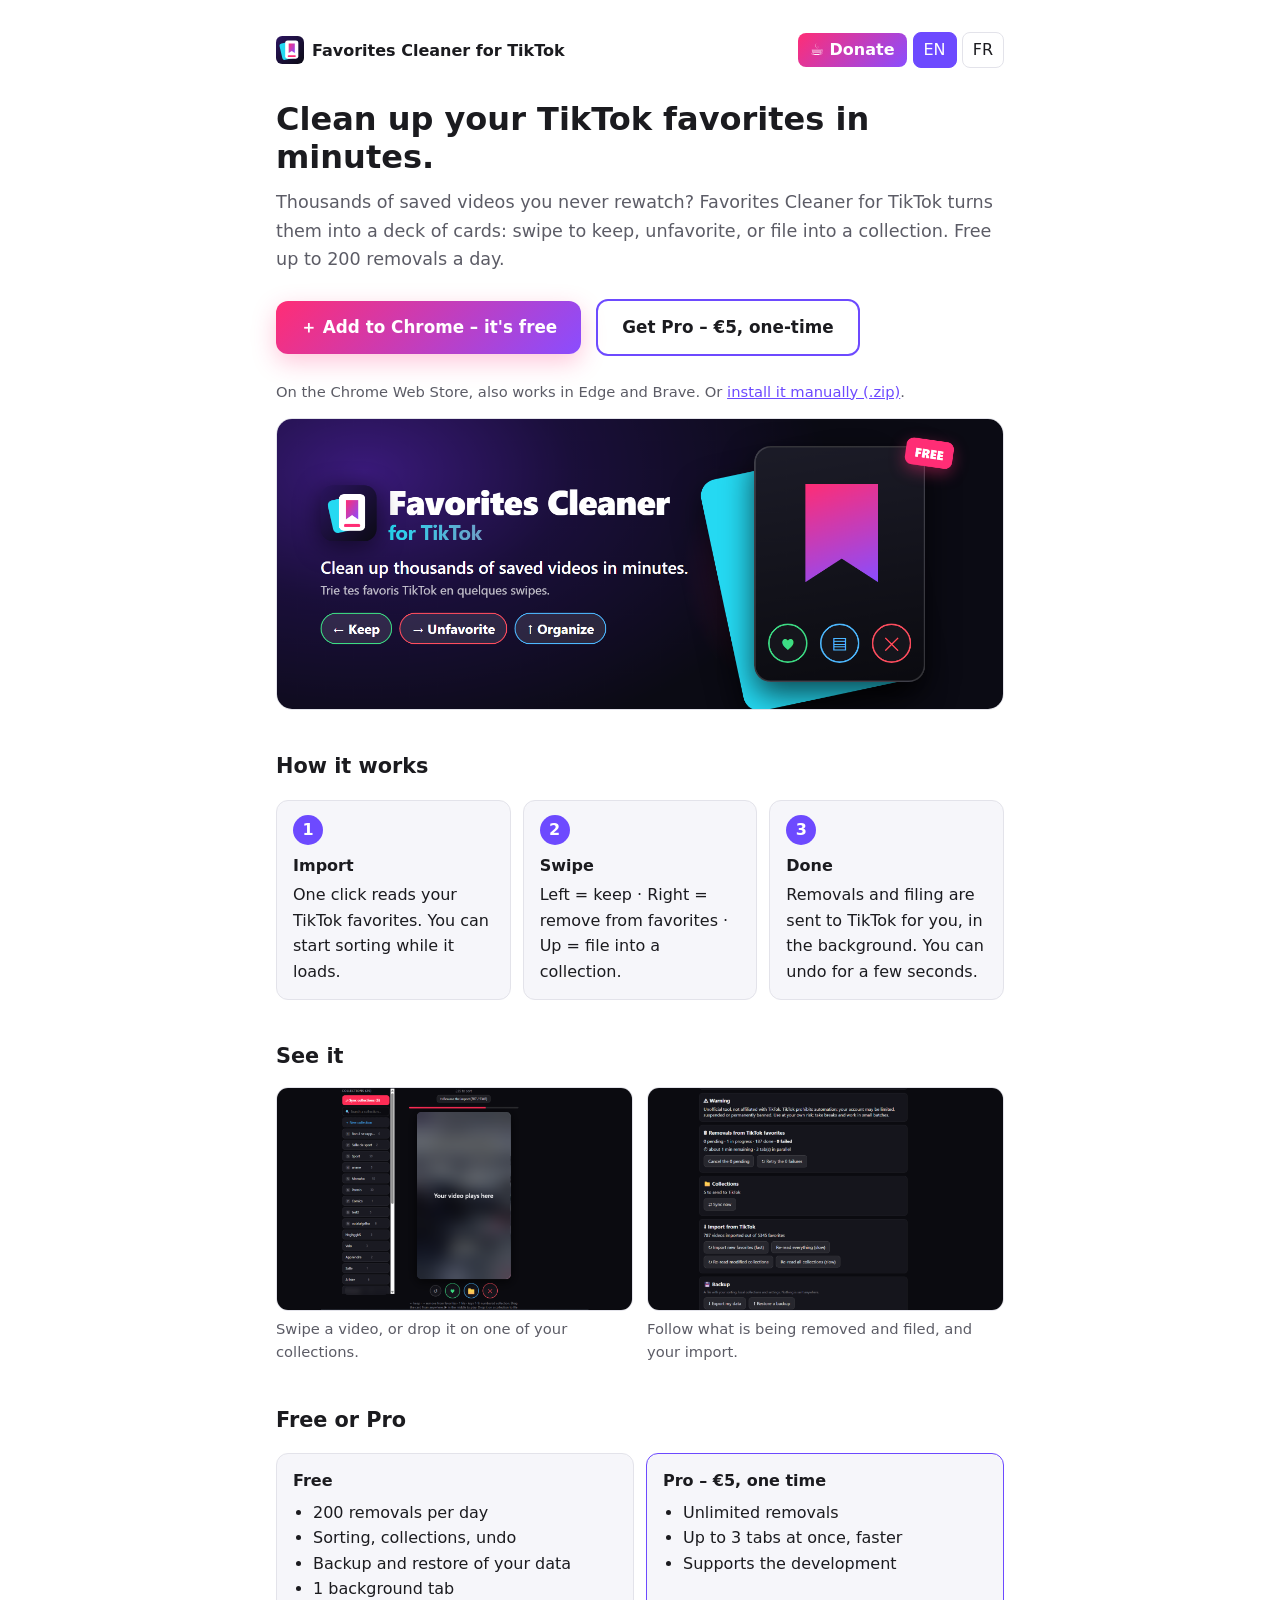
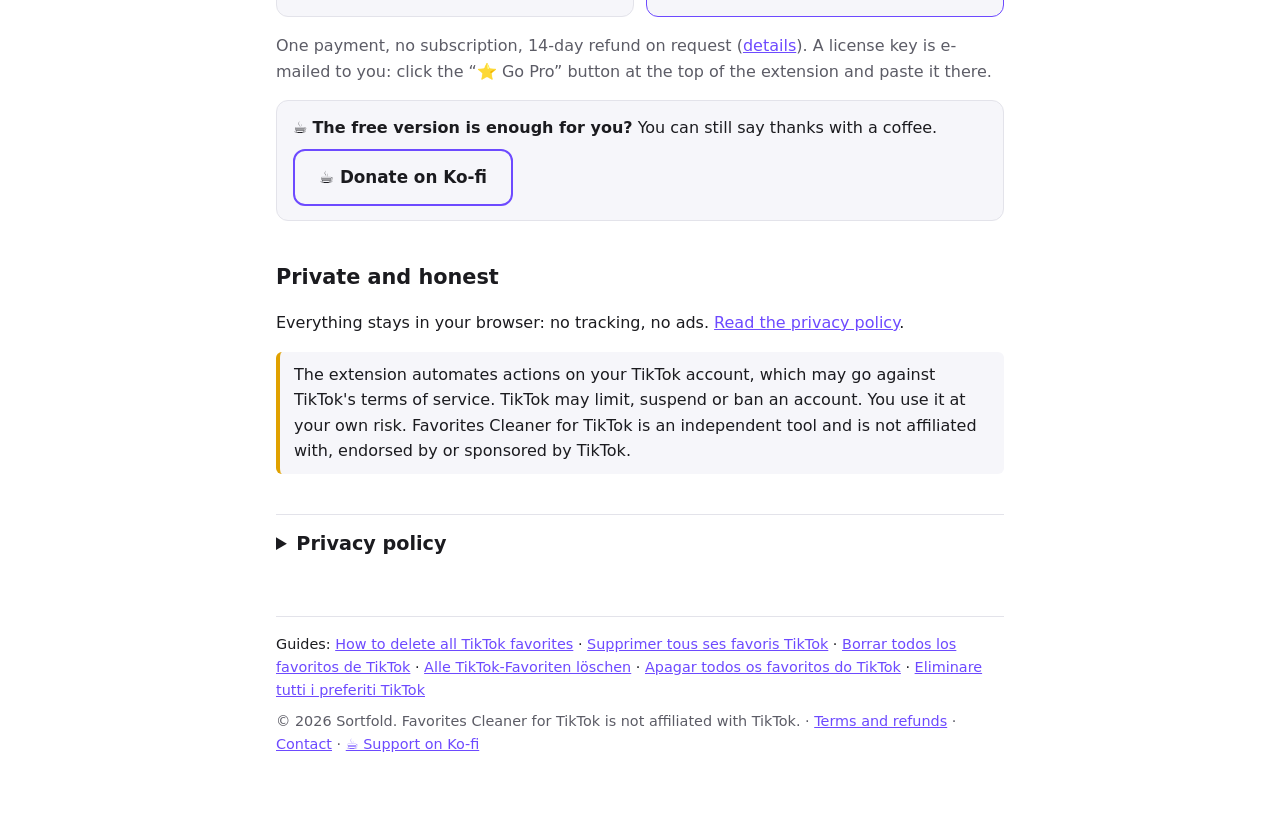
==== commit 136b8643: "Guides « supprimer tous ses favoris TikTok » en 6 langues, sitemap, robots, données structurées" ====
--- a/index.html
+++ b/index.html
@@ -11,6 +11,10 @@
 <meta property="og:description" content="Swipe to keep, unfavorite or organize your saved TikTok videos. Free up to 200 removals a day.">
 <meta property="og:image" content="https://sortfold.github.io/hero.png">
 <meta name="twitter:card" content="summary_large_image">
+<link rel="canonical" href="https://sortfold.github.io/">
+<script type="application/ld+json">
+{"@context":"https://schema.org","@type":"SoftwareApplication","name":"Favorites Cleaner for TikTok","alternateName":"Nettoyeur de favoris pour TikTok","applicationCategory":"BrowserApplication","operatingSystem":"Chrome, Edge, Brave","description":"Chrome extension to clean up saved TikTok videos: swipe to keep, unfavorite or file into collections. Bulk remove thousands of favorites.","url":"https://sortfold.github.io/","downloadUrl":"https://chromewebstore.google.com/detail/bbmlmfpeooahhpfhbhkomjflifibodpl","image":"https://sortfold.github.io/hero.png","publisher":{"@type":"Organization","name":"Sortfold","email":"sortfold@gmail.com"},"offers":[{"@type":"Offer","name":"Free","price":"0","priceCurrency":"EUR"},{"@type":"Offer","name":"Pro (one-time)","price":"5","priceCurrency":"EUR"}]}
+</script>
 <style>
 :root { --bg:#fff; --fg:#1b1b1f; --mute:#5c5c66; --line:#e3e3ea; --acc:#6d4aff; --card:#f6f6fa; }
 @media (prefers-color-scheme: dark) { :root { --bg:#141418; --fg:#ececf1; --mute:#a0a0ad; --line:#2c2c34; --acc:#9a83ff; --card:#1d1d24; } }
@@ -229,6 +233,13 @@
 </div>
 
 <footer>
+  <p style="margin:0 0 8px"><span lang="en">Guides:</span><span lang="fr">Guides :</span>
+    <a href="how-to-delete-all-tiktok-favorites.html" hreflang="en">How to delete all TikTok favorites</a> ·
+    <a href="supprimer-tous-ses-favoris-tiktok.html" hreflang="fr">Supprimer tous ses favoris TikTok</a> ·
+    <a href="borrar-todos-los-favoritos-de-tiktok.html" hreflang="es">Borrar todos los favoritos de TikTok</a> ·
+    <a href="alle-tiktok-favoriten-loeschen.html" hreflang="de">Alle TikTok-Favoriten löschen</a> ·
+    <a href="apagar-todos-os-favoritos-do-tiktok.html" hreflang="pt">Apagar todos os favoritos do TikTok</a> ·
+    <a href="eliminare-tutti-i-preferiti-tiktok.html" hreflang="it">Eliminare tutti i preferiti TikTok</a></p>
   <span lang="en">© 2026 Sortfold. Favorites Cleaner for TikTok is not affiliated with TikTok. · <a href="terms.html">Terms and refunds</a> · <a href="mailto:sortfold@gmail.com">Contact</a> · <a href="https://ko-fi.com/sortfold">☕ Support on Ko-fi</a></span>
   <span lang="fr">© 2026 Sortfold. Nettoyeur de favoris pour TikTok n'est pas affilié à TikTok. · <a href="terms.html">Conditions et remboursement</a> · <a href="mailto:sortfold@gmail.com">Contact</a> · <a href="https://ko-fi.com/sortfold">☕ Soutenir sur Ko-fi</a></span>
 </footer>
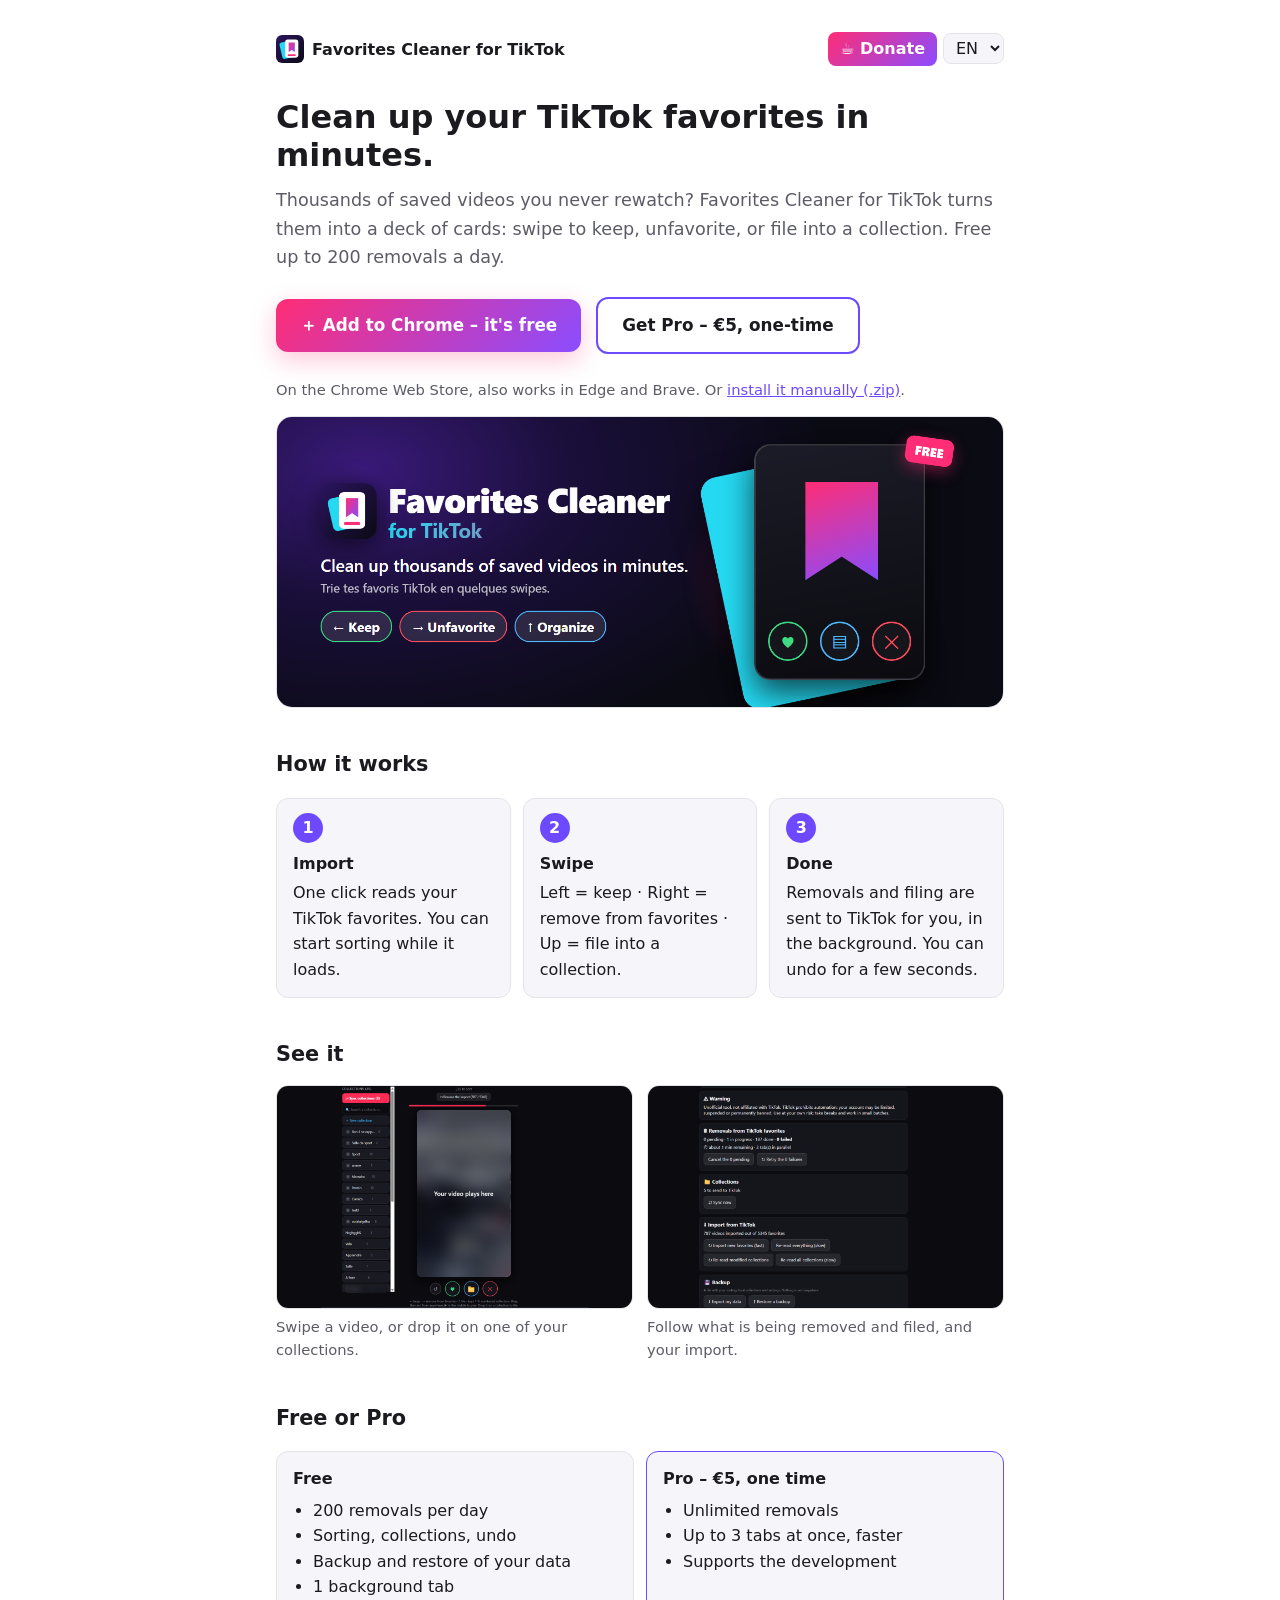
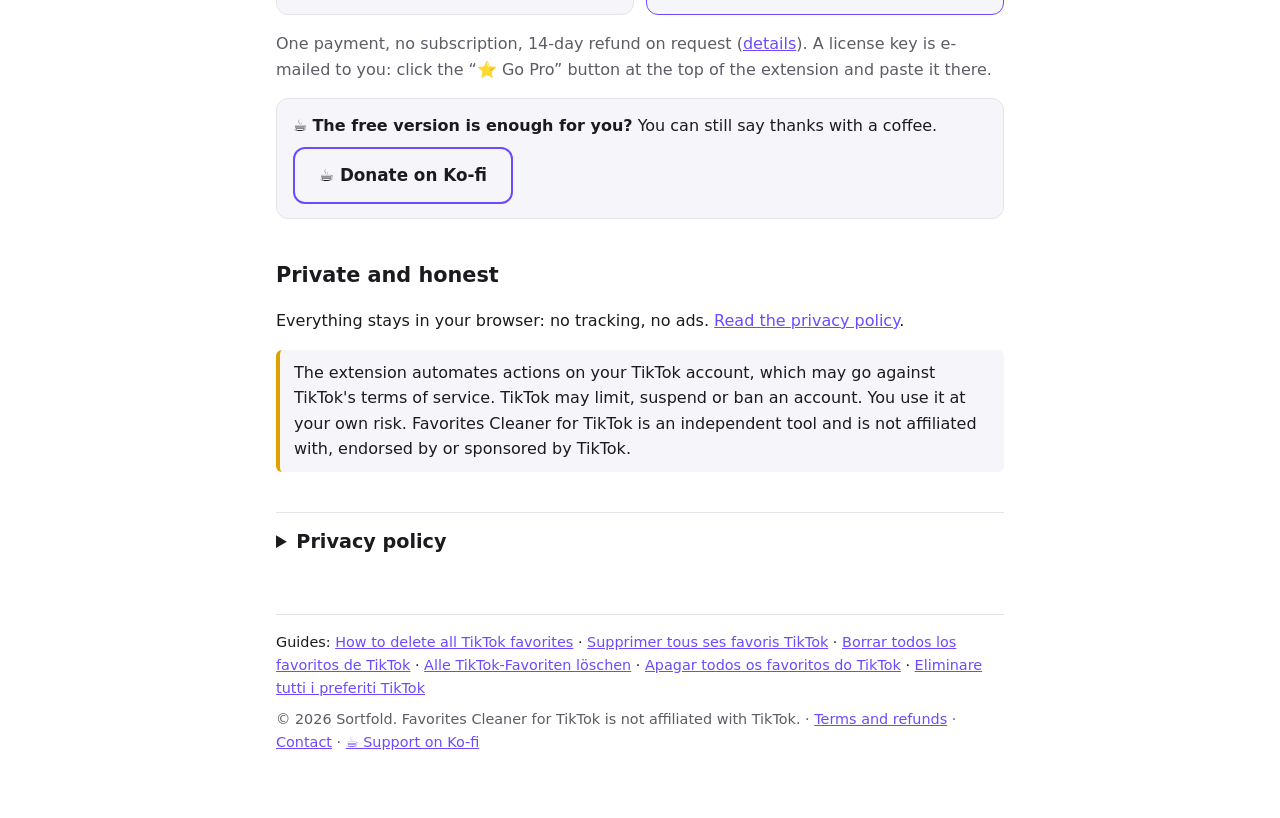
==== commit 95b287e1: "Site en 6 langues (accueil, installation, conditions)" ====
--- a/index.html
+++ b/index.html
@@ -12,6 +12,7 @@
 <meta property="og:image" content="https://sortfold.github.io/hero.png">
 <meta name="twitter:card" content="summary_large_image">
 <link rel="canonical" href="https://sortfold.github.io/">
+<meta name="google-site-verification" content="1424_HD-RUUia3U029Aq5SERMAwlqXXbwvJllc1geH4">
 <script type="application/ld+json">
 {"@context":"https://schema.org","@type":"SoftwareApplication","name":"Favorites Cleaner for TikTok","alternateName":"Nettoyeur de favoris pour TikTok","applicationCategory":"BrowserApplication","operatingSystem":"Chrome, Edge, Brave","description":"Chrome extension to clean up saved TikTok videos: swipe to keep, unfavorite or file into collections. Bulk remove thousands of favorites.","url":"https://sortfold.github.io/","downloadUrl":"https://chromewebstore.google.com/detail/bbmlmfpeooahhpfhbhkomjflifibodpl","image":"https://sortfold.github.io/hero.png","publisher":{"@type":"Organization","name":"Sortfold","email":"sortfold@gmail.com"},"offers":[{"@type":"Offer","name":"Free","price":"0","priceCurrency":"EUR"},{"@type":"Offer","name":"Pro (one-time)","price":"5","priceCurrency":"EUR"}]}
 </script>
@@ -58,14 +59,15 @@
 .card.pro { border-color:var(--acc); }
 details.priv { margin-top:40px; border-top:1px solid var(--line); padding-top:14px; }
 details.priv summary { cursor:pointer; font-size:1.2rem; font-weight:700; }
-html[data-lang="en"] [lang="fr"], html[data-lang="fr"] [lang="en"] { display:none; }
+html:not([data-lang]) [lang]:not([lang="en"]), html[data-lang="en"] [lang]:not([lang="en"]), html[data-lang="fr"] [lang]:not([lang="fr"]), html[data-lang="es"] [lang]:not([lang="es"]), html[data-lang="de"] [lang]:not([lang="de"]), html[data-lang="pt"] [lang]:not([lang="pt"]), html[data-lang="it"] [lang]:not([lang="it"]) { display:none; }
+.lang select { background:var(--card); border:1px solid var(--line); color:var(--fg); border-radius:8px; padding:4px 8px; font:inherit; cursor:pointer; }
 </style>
 </head>
 <body>
 <main>
 <header>
   <span class="brand"><img src="icon.svg" alt="" width="28" height="28" style="vertical-align:-8px;margin-right:8px">Favorites Cleaner for TikTok</span>
-  <span class="lang"><a class="don" href="https://ko-fi.com/sortfold" target="_blank" rel="noopener"><span lang="en">☕ Donate</span><span lang="fr">☕ Faire un don</span></a><button type="button" data-l="en" aria-pressed="true">EN</button> <button type="button" data-l="fr" aria-pressed="false">FR</button></span>
+  <span class="lang"><a class="don" href="https://ko-fi.com/sortfold" target="_blank" rel="noopener"><span lang="en">☕ Donate</span><span lang="fr">☕ Faire un don</span><span lang="es">☕ Donar</span><span lang="de">☕ Spenden</span><span lang="pt">☕ Doar</span><span lang="it">☕ Dona</span></a><select id="lang-sel" aria-label="Language"><option value="en">EN</option><option value="fr">FR</option><option value="es">ES</option><option value="de">DE</option><option value="pt">PT</option><option value="it">IT</option></select></span>
 </header>
 
 <!-- ============ ENGLISH ============ -->
@@ -136,7 +138,6 @@
   <li><code>tiktok.com</code>: read and drive TikTok's interface to sort your favorites.</li>
   <li><code>api.lemonsqueezy.com</code>: verify the Pro license.</li>
   <li><code>storage</code>, <code>unlimitedStorage</code>: keep your data locally (thousands of favorites).</li>
-  <li><code>tabs</code>: open and close the worker tabs that remove videos.</li>
   <li><code>alarms</code>: resume the queue after a pause.</li>
   <li><code>declarativeNetRequest</code>: block images and video in worker tabs for speed.</li>
 </ul>
@@ -218,7 +219,6 @@
   <li><code>tiktok.com</code> : lire et piloter l'interface de TikTok pour trier tes favoris.</li>
   <li><code>api.lemonsqueezy.com</code> : vérifier la licence Pro.</li>
   <li><code>storage</code>, <code>unlimitedStorage</code> : conserver tes données localement (plusieurs milliers de favoris).</li>
-  <li><code>tabs</code> : ouvrir et fermer les onglets de travail qui retirent les vidéos.</li>
   <li><code>alarms</code> : reprendre la file après une pause.</li>
   <li><code>declarativeNetRequest</code> : bloquer images et vidéos dans les onglets de travail pour aller plus vite.</li>
 </ul>
@@ -232,8 +232,212 @@
 </details>
 </div>
 
+<!-- ============ ESPAÑOL ============ -->
+<div lang="es">
+<h1>Limpia tus favoritos de TikTok en minutos.</h1>
+<p class="lead">¿Miles de vídeos guardados que nunca vuelves a ver? Favorites Cleaner for TikTok los convierte en un mazo de tarjetas: desliza para conservar, quitar de favoritos o mover a una colección. Gratis hasta 200 eliminaciones al día.</p>
+<p>
+  <a class="cta" href="https://chromewebstore.google.com/detail/bbmlmfpeooahhpfhbhkomjflifibodpl">＋ Añadir a Chrome – es gratis</a>
+  <a class="cta alt" href="https://sortfold.lemonsqueezy.com/checkout/buy/2623d2b5-e6b6-4891-9971-4a9c636fb3e3">Obtener Pro – 5 €, un solo pago</a>
+</p>
+<p class="mute small">En la Chrome Web Store, también funciona en Edge y Brave. O <a href="install.html">instálala a mano (.zip)</a>.</p>
+<img class="hero" src="hero.png" alt="Favorites Cleaner for TikTok: limpia miles de vídeos guardados en minutos" width="1400" height="560">
+
+<h2>Cómo funciona</h2>
+<div class="grid">
+  <div class="card"><span class="n">1</span><br><b>Importa</b>Un clic lee tus favoritos de TikTok. Puedes empezar a ordenar mientras se cargan.</div>
+  <div class="card"><span class="n">2</span><br><b>Desliza</b>Izquierda = conservar · Derecha = quitar de favoritos · Arriba = mover a una colección.</div>
+  <div class="card"><span class="n">3</span><br><b>Listo</b>Las eliminaciones y los cambios de colección se envían a TikTok por ti, en segundo plano. Puedes deshacer durante unos segundos.</div>
+</div>
+
+<h2>Así se ve</h2>
+<div class="shots">
+  <figure><img src="deck.png" alt="El mazo de tarjetas con tus colecciones a la izquierda" width="1280" height="800" loading="lazy"><figcaption>Desliza un vídeo o suéltalo sobre una de tus colecciones.</figcaption></figure>
+  <figure><img src="status.png" alt="La pestaña Actividad: eliminaciones en curso, colecciones, importación, copia de seguridad" width="1280" height="800" loading="lazy"><figcaption>Sigue lo que se quita y se ordena, y tu importación.</figcaption></figure>
+</div>
+
+<h2>Gratis o Pro</h2>
+<div class="grid two">
+  <div class="card"><b>Gratis</b><ul><li>200 eliminaciones al día</li><li>Ordenar, colecciones, deshacer</li><li>Copia de seguridad y restauración</li><li>1 pestaña en segundo plano</li></ul></div>
+  <div class="card pro"><b>Pro – 5 €, un solo pago</b><ul><li>Eliminaciones ilimitadas</li><li>Hasta 3 pestañas a la vez, más rápido</li><li>Apoyas el desarrollo</li></ul></div>
+</div>
+<p class="mute">Un solo pago, sin suscripción, reembolso en 14 días si lo pides (<a href="terms.html">detalles</a>). Recibirás una clave de licencia por correo: haz clic en «⭐ Pasar a Pro» arriba en la extensión y pégala allí.</p>
+<p class="card">☕ <b style="display:inline">¿Te basta la versión gratuita?</b> Puedes dar las gracias con un café. <a class="cta alt" href="https://ko-fi.com/sortfold" target="_blank" rel="noopener" style="margin:8px 0 0">☕ Donar en Ko-fi</a></p>
+
+<h2>Privada y honesta</h2>
+<p>Todo se queda en tu navegador: sin rastreo, sin anuncios. <a href="#privacy-es">Leer la política de privacidad</a>.</p>
+<p class="warn">La extensión automatiza acciones en tu cuenta de TikTok, lo que puede ir en contra de las condiciones de uso de TikTok. TikTok puede limitar, suspender o bloquear una cuenta. La usas bajo tu propia responsabilidad. Favorites Cleaner for TikTok es una herramienta independiente, no afiliada, respaldada ni patrocinada por TikTok.</p>
+
+<details id="privacy-es" class="priv"><summary>Política de privacidad</summary>
+<p class="mute">Última actualización: 18 de octubre de 2026 · Editor: Sortfold</p>
+<ul>
+  <li>Tus favoritos, colecciones, decisiones y ajustes <b>se quedan en tu ordenador</b>. El editor no tiene acceso a ellos.</li>
+  <li>La extensión <b>no contiene estadísticas, rastreadores, anuncios ni cookies</b>.</li>
+  <li>En <code>tiktok.com</code>, la extensión lee lo que se muestra (tus favoritos, colecciones, identificadores de vídeo, nombre de la cuenta) y hace clic en los botones de TikTok por ti. Nada de esto se envía a nadie.</li>
+  <li>La única comunicación con un servidor es la verificación de la licencia Pro con Lemon Squeezy (<code>api.lemonsqueezy.com</code>), solo si usas una licencia: se envían la clave, un nombre de instancia y el identificador de activación. Política de Lemon Squeezy: <a href="https://www.lemonsqueezy.com/privacy">lemonsqueezy.com/privacy</a>.</li>
+  <li>El pago lo gestiona Lemon Squeezy (vendedor oficial); el editor nunca ve tus datos bancarios. Las donaciones pasan por Ko-fi, un servicio externo.</li>
+  <li>Permisos: <code>tiktok.com</code> (leer y manejar TikTok), <code>api.lemonsqueezy.com</code> (licencia), <code>storage</code>/<code>unlimitedStorage</code> (datos locales), <code>alarms</code> (reanudar la cola), <code>declarativeNetRequest</code> (bloquear imágenes y vídeos en las pestañas de trabajo). No se carga código desde Internet.</li>
+  <li>«Restablecer todo» o desinstalar la extensión borra los datos. Para los datos de venta (nombre, correo, factura): <a href="mailto:sortfold@gmail.com">sortfold@gmail.com</a> (RGPD).</li>
+</ul>
+<p class="mute">La versión de referencia es la <a href="#privacy-en">política en inglés</a>.</p>
+</details>
+</div>
+
+<!-- ============ DEUTSCH ============ -->
+<div lang="de">
+<h1>Räum deine TikTok-Favoriten in wenigen Minuten auf.</h1>
+<p class="lead">Tausende gespeicherte Videos, die du nie wieder ansiehst? Favorites Cleaner for TikTok macht daraus einen Kartenstapel: wischen zum Behalten, Entfernen aus den Favoriten oder Ablegen in einer Sammlung. Kostenlos bis zu 200 Entfernungen pro Tag.</p>
+<p>
+  <a class="cta" href="https://chromewebstore.google.com/detail/bbmlmfpeooahhpfhbhkomjflifibodpl">＋ Zu Chrome hinzufügen – kostenlos</a>
+  <a class="cta alt" href="https://sortfold.lemonsqueezy.com/checkout/buy/2623d2b5-e6b6-4891-9971-4a9c636fb3e3">Pro holen – 5 €, einmalig</a>
+</p>
+<p class="mute small">Im Chrome Web Store, funktioniert auch mit Edge und Brave. Oder <a href="install.html">von Hand installieren (.zip)</a>.</p>
+<img class="hero" src="hero.png" alt="Favorites Cleaner for TikTok: tausende gespeicherte Videos in Minuten aufräumen" width="1400" height="560">
+
+<h2>So funktioniert's</h2>
+<div class="grid">
+  <div class="card"><span class="n">1</span><br><b>Importieren</b>Ein Klick liest deine TikTok-Favoriten. Du kannst schon während des Ladens sortieren.</div>
+  <div class="card"><span class="n">2</span><br><b>Wischen</b>Links = behalten · Rechts = aus Favoriten entfernen · Oben = in eine Sammlung ablegen.</div>
+  <div class="card"><span class="n">3</span><br><b>Fertig</b>Entfernen und Ablegen werden für dich im Hintergrund an TikTok gesendet. Ein paar Sekunden lang kannst du es rückgängig machen.</div>
+</div>
+
+<h2>Ansehen</h2>
+<div class="shots">
+  <figure><img src="deck.png" alt="Der Kartenstapel mit deinen Sammlungen links" width="1280" height="800" loading="lazy"><figcaption>Wisch ein Video oder leg es auf einer deiner Sammlungen ab.</figcaption></figure>
+  <figure><img src="status.png" alt="Der Tab Aktivität: laufende Entfernungen, Sammlungen, Import, Sicherung" width="1280" height="800" loading="lazy"><figcaption>Verfolge, was entfernt und abgelegt wird, und deinen Import.</figcaption></figure>
+</div>
+
+<h2>Kostenlos oder Pro</h2>
+<div class="grid two">
+  <div class="card"><b>Kostenlos</b><ul><li>200 Entfernungen pro Tag</li><li>Sortieren, Sammlungen, Rückgängig</li><li>Sicherung und Wiederherstellung</li><li>1 Tab im Hintergrund</li></ul></div>
+  <div class="card pro"><b>Pro – 5 €, einmalig</b><ul><li>Unbegrenztes Entfernen</li><li>Bis zu 3 Tabs gleichzeitig, schneller</li><li>Du unterstützt die Entwicklung</li></ul></div>
+</div>
+<p class="mute">Eine Zahlung, kein Abo, Erstattung innerhalb von 14 Tagen auf Anfrage (<a href="terms.html">Details</a>). Du bekommst einen Lizenzschlüssel per E-Mail: Klick oben in der Erweiterung auf „⭐ Pro holen“ und füge ihn dort ein.</p>
+<p class="card">☕ <b style="display:inline">Dir reicht die kostenlose Version?</b> Du kannst trotzdem mit einem Kaffee Danke sagen. <a class="cta alt" href="https://ko-fi.com/sortfold" target="_blank" rel="noopener" style="margin:8px 0 0">☕ Auf Ko-fi spenden</a></p>
+
+<h2>Privat und ehrlich</h2>
+<p>Alles bleibt in deinem Browser: kein Tracking, keine Werbung. <a href="#privacy-de">Datenschutzerklärung lesen</a>.</p>
+<p class="warn">Die Erweiterung automatisiert Aktionen in deinem TikTok-Konto, was gegen die Nutzungsbedingungen von TikTok verstoßen kann. TikTok kann ein Konto einschränken, sperren oder bannen. Nutzung auf eigenes Risiko. Favorites Cleaner for TikTok ist ein unabhängiges Tool und nicht mit TikTok verbunden, von TikTok unterstützt oder gesponsert.</p>
+
+<details id="privacy-de" class="priv"><summary>Datenschutzerklärung</summary>
+<p class="mute">Zuletzt aktualisiert: 18. Oktober 2026 · Herausgeber: Sortfold</p>
+<ul>
+  <li>Deine Favoriten, Sammlungen, Entscheidungen und Einstellungen <b>bleiben auf deinem Computer</b>. Der Herausgeber hat keinen Zugriff darauf.</li>
+  <li>Die Erweiterung enthält <b>keine Statistiken, Tracker, Werbung oder Cookies</b>.</li>
+  <li>Auf <code>tiktok.com</code> liest die Erweiterung, was angezeigt wird (deine Favoriten, Sammlungen, Video-IDs, Kontoname), und klickt für dich auf die Schaltflächen von TikTok. Nichts davon wird an irgendwen gesendet.</li>
+  <li>Die einzige Verbindung zu einem Server ist die Prüfung der Pro-Lizenz bei Lemon Squeezy (<code>api.lemonsqueezy.com</code>), nur wenn du eine Lizenz nutzt: gesendet werden der Schlüssel, ein Instanzname und die Aktivierungs-ID. Datenschutz von Lemon Squeezy: <a href="https://www.lemonsqueezy.com/privacy">lemonsqueezy.com/privacy</a>.</li>
+  <li>Die Zahlung wickelt Lemon Squeezy ab (offizieller Verkäufer); der Herausgeber sieht nie deine Zahlungsdaten. Spenden laufen über Ko-fi, einen externen Dienst.</li>
+  <li>Berechtigungen: <code>tiktok.com</code> (TikTok lesen und bedienen), <code>api.lemonsqueezy.com</code> (Lizenz), <code>storage</code>/<code>unlimitedStorage</code> (lokale Daten), <code>alarms</code> (Warteschlange fortsetzen), <code>declarativeNetRequest</code> (Bilder und Videos in Arbeits-Tabs blockieren). Es wird kein Code aus dem Internet geladen.</li>
+  <li>„Alles zurücksetzen“ oder das Deinstallieren löscht die Daten. Für Verkaufsdaten (Name, E-Mail, Rechnung): <a href="mailto:sortfold@gmail.com">sortfold@gmail.com</a> (DSGVO).</li>
+</ul>
+<p class="mute">Maßgeblich ist die <a href="#privacy-en">englische Fassung</a>.</p>
+</details>
+</div>
+
+<!-- ============ PORTUGUÊS ============ -->
+<div lang="pt">
+<h1>Limpe seus favoritos do TikTok em minutos.</h1>
+<p class="lead">Milhares de vídeos salvos que você nunca mais vê? O Favorites Cleaner for TikTok transforma tudo em um baralho de cartões: deslize para manter, remover dos favoritos ou colocar em uma coleção. Grátis até 200 remoções por dia.</p>
+<p>
+  <a class="cta" href="https://chromewebstore.google.com/detail/bbmlmfpeooahhpfhbhkomjflifibodpl">＋ Adicionar ao Chrome – é grátis</a>
+  <a class="cta alt" href="https://sortfold.lemonsqueezy.com/checkout/buy/2623d2b5-e6b6-4891-9971-4a9c636fb3e3">Obter o Pro – 5 €, pagamento único</a>
+</p>
+<p class="mute small">Na Chrome Web Store, também funciona no Edge e no Brave. Ou <a href="install.html">instale à mão (.zip)</a>.</p>
+<img class="hero" src="hero.png" alt="Favorites Cleaner for TikTok: limpe milhares de vídeos salvos em minutos" width="1400" height="560">
+
+<h2>Como funciona</h2>
+<div class="grid">
+  <div class="card"><span class="n">1</span><br><b>Importe</b>Um clique lê seus favoritos do TikTok. Você já pode organizar enquanto carrega.</div>
+  <div class="card"><span class="n">2</span><br><b>Deslize</b>Esquerda = manter · Direita = remover dos favoritos · Cima = colocar em uma coleção.</div>
+  <div class="card"><span class="n">3</span><br><b>Pronto</b>As remoções e as coleções são enviadas ao TikTok por você, em segundo plano. Dá para desfazer por alguns segundos.</div>
+</div>
+
+<h2>Veja</h2>
+<div class="shots">
+  <figure><img src="deck.png" alt="O baralho de cartões com suas coleções à esquerda" width="1280" height="800" loading="lazy"><figcaption>Deslize um vídeo ou solte-o sobre uma das suas coleções.</figcaption></figure>
+  <figure><img src="status.png" alt="A aba Atividade: remoções em andamento, coleções, importação, backup" width="1280" height="800" loading="lazy"><figcaption>Acompanhe o que é removido e organizado, e sua importação.</figcaption></figure>
+</div>
+
+<h2>Grátis ou Pro</h2>
+<div class="grid two">
+  <div class="card"><b>Grátis</b><ul><li>200 remoções por dia</li><li>Organizar, coleções, desfazer</li><li>Backup e restauração</li><li>1 aba em segundo plano</li></ul></div>
+  <div class="card pro"><b>Pro – 5 €, pagamento único</b><ul><li>Remoções ilimitadas</li><li>Até 3 abas ao mesmo tempo, mais rápido</li><li>Você apoia o desenvolvimento</li></ul></div>
+</div>
+<p class="mute">Um pagamento, sem assinatura, reembolso em até 14 dias se pedir (<a href="terms.html">detalhes</a>). Você recebe uma chave de licença por e-mail: clique em "⭐ Obter o Pro" no topo da extensão e cole a chave lá.</p>
+<p class="card">☕ <b style="display:inline">A versão grátis é suficiente?</b> Você ainda pode agradecer com um café. <a class="cta alt" href="https://ko-fi.com/sortfold" target="_blank" rel="noopener" style="margin:8px 0 0">☕ Doar no Ko-fi</a></p>
+
+<h2>Privada e honesta</h2>
+<p>Tudo fica no seu navegador: sem rastreamento, sem anúncios. <a href="#privacy-pt">Ler a política de privacidade</a>.</p>
+<p class="warn">A extensão automatiza ações na sua conta do TikTok, o que pode ir contra os termos de uso do TikTok. O TikTok pode limitar, suspender ou banir uma conta. Use por sua conta e risco. O Favorites Cleaner for TikTok é uma ferramenta independente, sem vínculo, aprovação ou patrocínio do TikTok.</p>
+
+<details id="privacy-pt" class="priv"><summary>Política de privacidade</summary>
+<p class="mute">Última atualização: 18 de outubro de 2026 · Editor: Sortfold</p>
+<ul>
+  <li>Seus favoritos, coleções, decisões e configurações <b>ficam no seu computador</b>. O editor não tem acesso a eles.</li>
+  <li>A extensão <b>não tem estatísticas, rastreadores, anúncios nem cookies</b>.</li>
+  <li>No <code>tiktok.com</code>, a extensão lê o que aparece na tela (seus favoritos, coleções, IDs de vídeo, nome da conta) e clica nos botões do TikTok por você. Nada disso é enviado a ninguém.</li>
+  <li>A única comunicação com um servidor é a verificação da licença Pro com a Lemon Squeezy (<code>api.lemonsqueezy.com</code>), só se você usar uma licença: são enviados a chave, um nome de instância e o ID de ativação. Política da Lemon Squeezy: <a href="https://www.lemonsqueezy.com/privacy">lemonsqueezy.com/privacy</a>.</li>
+  <li>O pagamento é feito pela Lemon Squeezy (vendedora oficial); o editor nunca vê seus dados bancários. As doações passam pelo Ko-fi, um serviço externo.</li>
+  <li>Permissões: <code>tiktok.com</code> (ler e controlar o TikTok), <code>api.lemonsqueezy.com</code> (licença), <code>storage</code>/<code>unlimitedStorage</code> (dados locais), <code>alarms</code> (retomar a fila), <code>declarativeNetRequest</code> (bloquear imagens e vídeos nas abas de trabalho). Nenhum código é carregado da internet.</li>
+  <li>"Redefinir tudo" ou desinstalar a extensão apaga os dados. Para dados de venda (nome, e-mail, fatura): <a href="mailto:sortfold@gmail.com">sortfold@gmail.com</a> (LGPD/RGPD).</li>
+</ul>
+<p class="mute">A versão de referência é a <a href="#privacy-en">política em inglês</a>.</p>
+</details>
+</div>
+
+<!-- ============ ITALIANO ============ -->
+<div lang="it">
+<h1>Ripulisci i tuoi preferiti di TikTok in pochi minuti.</h1>
+<p class="lead">Migliaia di video salvati che non riguardi mai? Favorites Cleaner for TikTok li trasforma in un mazzo di schede: scorri per tenerli, toglierli dai preferiti o metterli in una raccolta. Gratis fino a 200 rimozioni al giorno.</p>
+<p>
+  <a class="cta" href="https://chromewebstore.google.com/detail/bbmlmfpeooahhpfhbhkomjflifibodpl">＋ Aggiungi a Chrome – è gratis</a>
+  <a class="cta alt" href="https://sortfold.lemonsqueezy.com/checkout/buy/2623d2b5-e6b6-4891-9971-4a9c636fb3e3">Passa a Pro – 5 €, una volta</a>
+</p>
+<p class="mute small">Sul Chrome Web Store, funziona anche con Edge e Brave. Oppure <a href="install.html">installala a mano (.zip)</a>.</p>
+<img class="hero" src="hero.png" alt="Favorites Cleaner for TikTok: ripulisci migliaia di video salvati in pochi minuti" width="1400" height="560">
+
+<h2>Come funziona</h2>
+<div class="grid">
+  <div class="card"><span class="n">1</span><br><b>Importa</b>Un clic legge i tuoi preferiti di TikTok. Puoi iniziare a ordinare mentre si caricano.</div>
+  <div class="card"><span class="n">2</span><br><b>Scorri</b>Sinistra = tieni · Destra = togli dai preferiti · Su = metti in una raccolta.</div>
+  <div class="card"><span class="n">3</span><br><b>Fatto</b>Rimozioni e inserimenti vengono inviati a TikTok al posto tuo, in background. Puoi annullare per qualche secondo.</div>
+</div>
+
+<h2>Guarda</h2>
+<div class="shots">
+  <figure><img src="deck.png" alt="Il mazzo di schede con le tue raccolte a sinistra" width="1280" height="800" loading="lazy"><figcaption>Scorri un video o rilascialo su una delle tue raccolte.</figcaption></figure>
+  <figure><img src="status.png" alt="La scheda Attività: rimozioni in corso, raccolte, importazione, backup" width="1280" height="800" loading="lazy"><figcaption>Segui cosa viene rimosso e inserito, e la tua importazione.</figcaption></figure>
+</div>
+
+<h2>Gratis o Pro</h2>
+<div class="grid two">
+  <div class="card"><b>Gratis</b><ul><li>200 rimozioni al giorno</li><li>Ordinamento, raccolte, annulla</li><li>Backup e ripristino</li><li>1 scheda in background</li></ul></div>
+  <div class="card pro"><b>Pro – 5 €, una volta</b><ul><li>Rimozioni illimitate</li><li>Fino a 3 schede insieme, più veloce</li><li>Sostieni lo sviluppo</li></ul></div>
+</div>
+<p class="mute">Un solo pagamento, nessun abbonamento, rimborso entro 14 giorni su richiesta (<a href="terms.html">dettagli</a>). Ricevi una chiave di licenza via e-mail: clicca su «⭐ Passa a Pro» in alto nell'estensione e incollala lì.</p>
+<p class="card">☕ <b style="display:inline">Ti basta la versione gratuita?</b> Puoi comunque dire grazie con un caffè. <a class="cta alt" href="https://ko-fi.com/sortfold" target="_blank" rel="noopener" style="margin:8px 0 0">☕ Dona su Ko-fi</a></p>
+
+<h2>Privata e onesta</h2>
+<p>Tutto resta nel tuo browser: niente tracciamento, niente pubblicità. <a href="#privacy-it">Leggi l'informativa sulla privacy</a>.</p>
+<p class="warn">L'estensione automatizza azioni sul tuo account TikTok, cosa che può andare contro i termini d'uso di TikTok. TikTok può limitare, sospendere o bannare un account. La usi a tuo rischio. Favorites Cleaner for TikTok è uno strumento indipendente, non affiliato, approvato né sponsorizzato da TikTok.</p>
+
+<details id="privacy-it" class="priv"><summary>Informativa sulla privacy</summary>
+<p class="mute">Ultimo aggiornamento: 18 ottobre 2026 · Editore: Sortfold</p>
+<ul>
+  <li>I tuoi preferiti, raccolte, scelte e impostazioni <b>restano sul tuo computer</b>. L'editore non vi ha accesso.</li>
+  <li>L'estensione <b>non contiene statistiche, tracker, pubblicità né cookie</b>.</li>
+  <li>Su <code>tiktok.com</code>, l'estensione legge ciò che è mostrato (preferiti, raccolte, ID dei video, nome dell'account) e clicca sui pulsanti di TikTok al posto tuo. Niente di tutto questo viene inviato a nessuno.</li>
+  <li>L'unica comunicazione con un server è la verifica della licenza Pro presso Lemon Squeezy (<code>api.lemonsqueezy.com</code>), solo se usi una licenza: vengono inviati la chiave, un nome di istanza e l'ID di attivazione. Informativa di Lemon Squeezy: <a href="https://www.lemonsqueezy.com/privacy">lemonsqueezy.com/privacy</a>.</li>
+  <li>Il pagamento è gestito da Lemon Squeezy (venditore ufficiale); l'editore non vede mai i tuoi dati di pagamento. Le donazioni passano da Ko-fi, un servizio esterno.</li>
+  <li>Permessi: <code>tiktok.com</code> (leggere e usare TikTok), <code>api.lemonsqueezy.com</code> (licenza), <code>storage</code>/<code>unlimitedStorage</code> (dati locali), <code>alarms</code> (riprendere la coda), <code>declarativeNetRequest</code> (bloccare immagini e video nelle schede di lavoro). Nessun codice viene caricato da Internet.</li>
+  <li>«Reimposta tutto» o disinstallare l'estensione cancella i dati. Per i dati di vendita (nome, e-mail, fattura): <a href="mailto:sortfold@gmail.com">sortfold@gmail.com</a> (GDPR).</li>
+</ul>
+<p class="mute">Fa fede la <a href="#privacy-en">versione inglese</a>.</p>
+</details>
+</div>
+
 <footer>
-  <p style="margin:0 0 8px"><span lang="en">Guides:</span><span lang="fr">Guides :</span>
+  <p style="margin:0 0 8px"><span lang="en">Guides:</span><span lang="fr">Guides :</span><span lang="es">Guías:</span><span lang="de">Anleitungen:</span><span lang="pt">Guias:</span><span lang="it">Guide:</span>
     <a href="how-to-delete-all-tiktok-favorites.html" hreflang="en">How to delete all TikTok favorites</a> ·
     <a href="supprimer-tous-ses-favoris-tiktok.html" hreflang="fr">Supprimer tous ses favoris TikTok</a> ·
     <a href="borrar-todos-los-favoritos-de-tiktok.html" hreflang="es">Borrar todos los favoritos de TikTok</a> ·
@@ -242,20 +446,25 @@
     <a href="eliminare-tutti-i-preferiti-tiktok.html" hreflang="it">Eliminare tutti i preferiti TikTok</a></p>
   <span lang="en">© 2026 Sortfold. Favorites Cleaner for TikTok is not affiliated with TikTok. · <a href="terms.html">Terms and refunds</a> · <a href="mailto:sortfold@gmail.com">Contact</a> · <a href="https://ko-fi.com/sortfold">☕ Support on Ko-fi</a></span>
   <span lang="fr">© 2026 Sortfold. Nettoyeur de favoris pour TikTok n'est pas affilié à TikTok. · <a href="terms.html">Conditions et remboursement</a> · <a href="mailto:sortfold@gmail.com">Contact</a> · <a href="https://ko-fi.com/sortfold">☕ Soutenir sur Ko-fi</a></span>
+  <span lang="es">© 2026 Sortfold. Favorites Cleaner for TikTok no está afiliado a TikTok. · <a href="terms.html">Condiciones y reembolsos</a> · <a href="mailto:sortfold@gmail.com">Contacto</a> · <a href="https://ko-fi.com/sortfold">☕ Apoyar en Ko-fi</a></span>
+  <span lang="de">© 2026 Sortfold. Favorites Cleaner for TikTok ist nicht mit TikTok verbunden. · <a href="terms.html">Bedingungen und Erstattung</a> · <a href="mailto:sortfold@gmail.com">Kontakt</a> · <a href="https://ko-fi.com/sortfold">☕ Auf Ko-fi unterstützen</a></span>
+  <span lang="pt">© 2026 Sortfold. O Favorites Cleaner for TikTok não tem vínculo com o TikTok. · <a href="terms.html">Termos e reembolso</a> · <a href="mailto:sortfold@gmail.com">Contato</a> · <a href="https://ko-fi.com/sortfold">☕ Apoiar no Ko-fi</a></span>
+  <span lang="it">© 2026 Sortfold. Favorites Cleaner for TikTok non è affiliato a TikTok. · <a href="terms.html">Condizioni e rimborsi</a> · <a href="mailto:sortfold@gmail.com">Contatti</a> · <a href="https://ko-fi.com/sortfold">☕ Sostieni su Ko-fi</a></span>
 </footer>
 </main>
 <script>
 (function () {
-  var root = document.documentElement, btns = document.querySelectorAll('.lang button');
+  var LANGS = ['en', 'fr', 'es', 'de', 'pt', 'it'];
+  var root = document.documentElement, sel = document.getElementById('lang-sel');
   function set(l) {
     root.setAttribute('data-lang', l); root.lang = l;
-    btns.forEach(function (b) { b.setAttribute('aria-pressed', String(b.dataset.l === l)); });
+    if (sel) sel.value = l;
     try { localStorage.setItem('lang', l); } catch (e) {}
   }
   var saved = null; try { saved = localStorage.getItem('lang'); } catch (e) {}
-  var hash = location.hash.slice(-2);
-  set(hash === 'fr' || hash === 'en' ? hash : saved || ((navigator.language || 'en').slice(0, 2) === 'fr' ? 'fr' : 'en'));
-  btns.forEach(function (b) { b.addEventListener('click', function () { set(b.dataset.l); }); });
+  var hash = location.hash.slice(-2), nav = (navigator.language || 'en').slice(0, 2);
+  set(LANGS.indexOf(hash) >= 0 ? hash : LANGS.indexOf(saved) >= 0 ? saved : LANGS.indexOf(nav) >= 0 ? nav : 'en');
+  if (sel) sel.addEventListener('change', function () { set(sel.value); });
   function openPriv() {
     var d = location.hash.length > 1 && document.getElementById(location.hash.slice(1));
     if (d && d.tagName === 'DETAILS') { d.open = true; d.scrollIntoView(); }
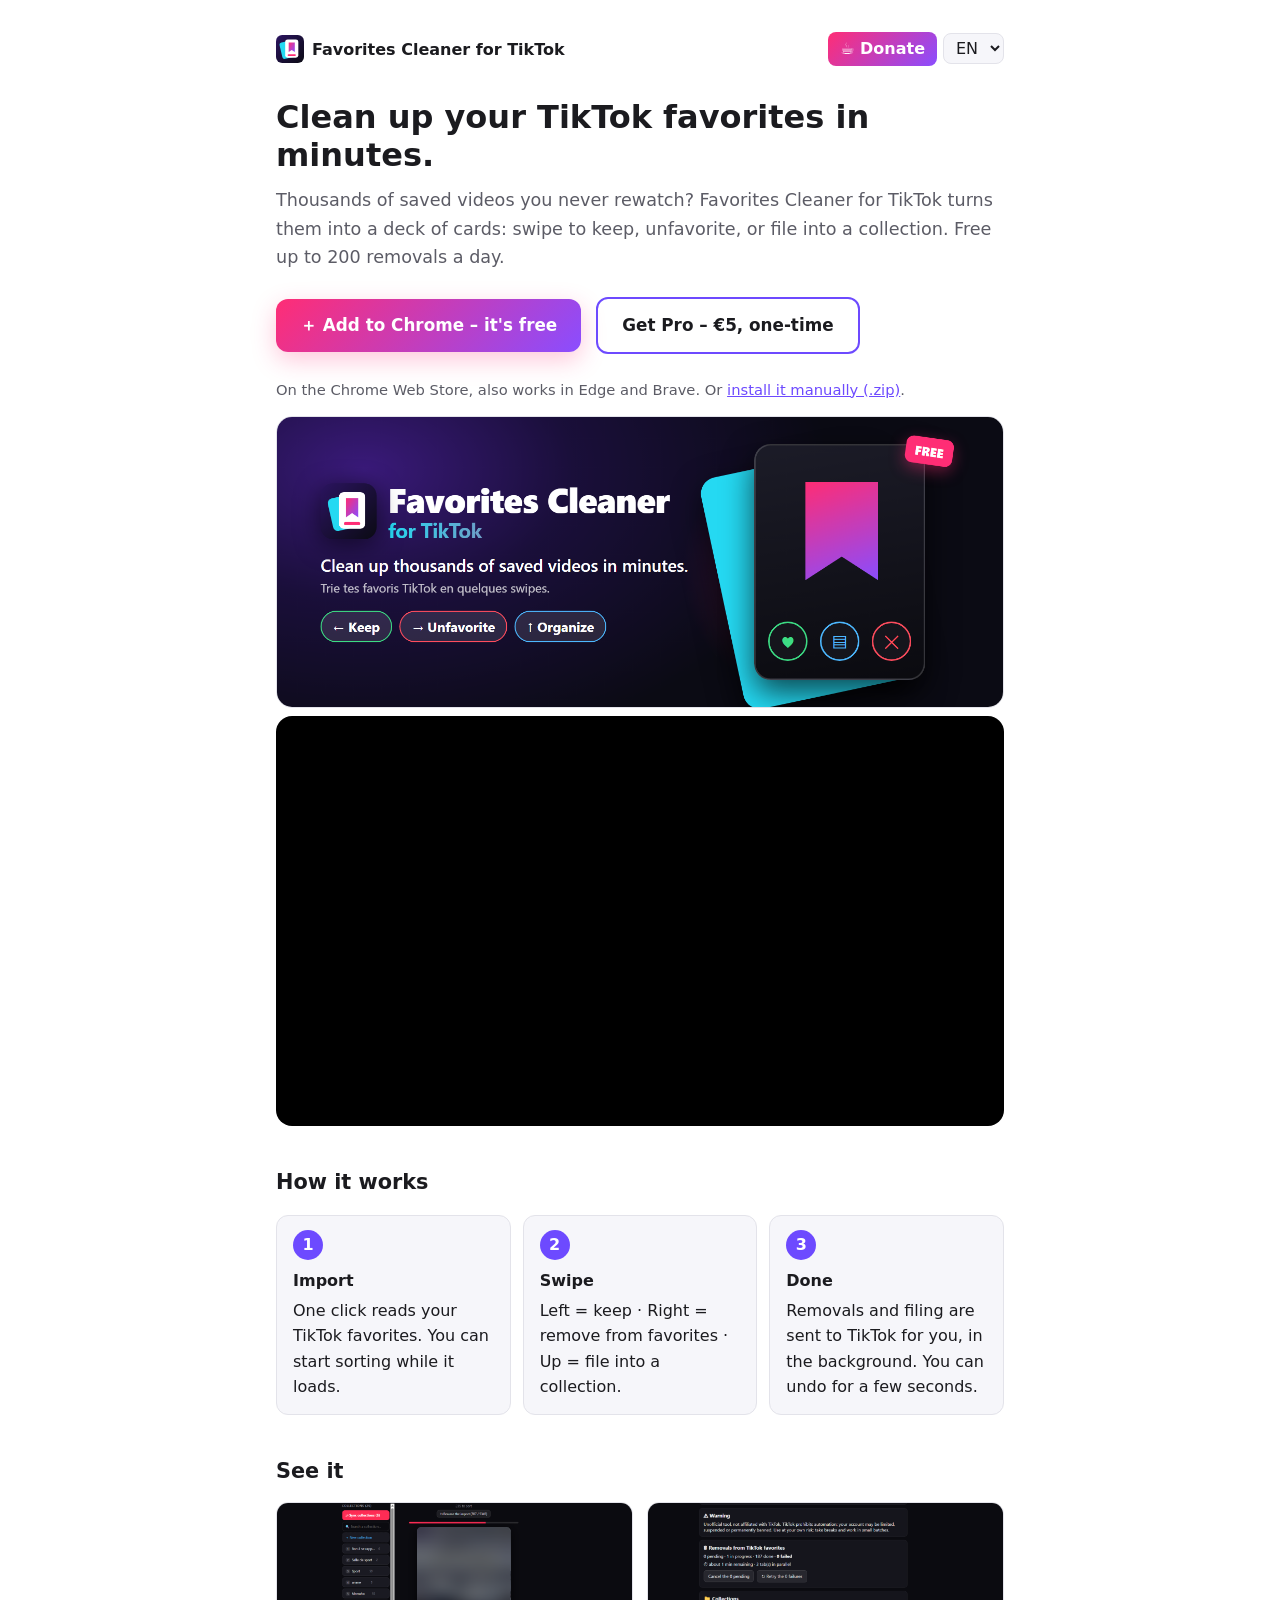
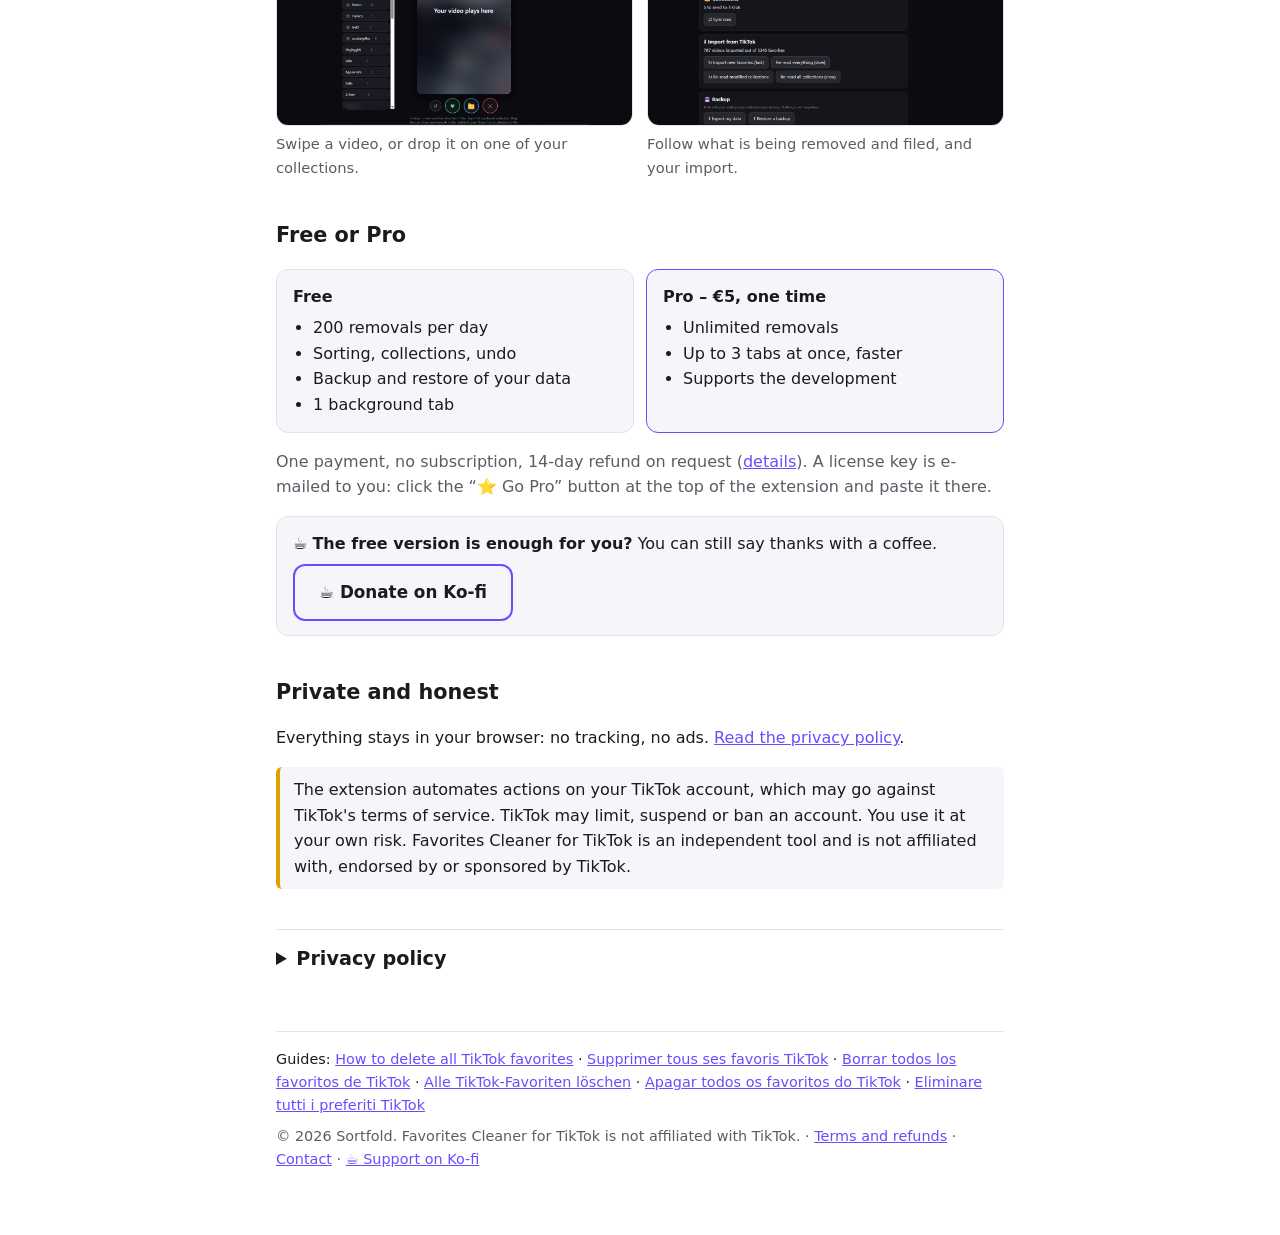
==== commit 7d7ef4bc: "Vidéo de démonstration (YouTube) sur l'accueil et les guides : FR pour le français, EN ailleurs Co-A" ====
--- a/index.html
+++ b/index.html
@@ -40,6 +40,7 @@
 .small { font-size:.92rem; margin-top:0; }
 .cta.alt { background:none; color:var(--fg); border:2px solid var(--acc); box-shadow:none; font-weight:700; }
 .hero { width:100%; height:auto; border-radius:16px; border:1px solid var(--line); margin:12px 0 8px; display:block; }
+.video { width:100%; aspect-ratio:16/9; border:0; border-radius:16px; margin:8px 0 12px; display:block; background:#000; }
 .shots { display:grid; grid-template-columns:repeat(auto-fit,minmax(300px,1fr)); gap:14px; margin:14px 0; }
 .shots figure { margin:0; }
 .shots img { width:100%; height:auto; border-radius:12px; border:1px solid var(--line); display:block; }
@@ -80,6 +81,7 @@
 </p>
 <p class="mute small">On the Chrome Web Store, also works in Edge and Brave. Or <a href="install.html">install it manually (.zip)</a>.</p>
 <img class="hero" src="hero.png" alt="Favorites Cleaner for TikTok: clean up thousands of saved videos in minutes (keep, unfavorite, organize)" width="1400" height="560">
+<iframe class="video" src="https://www.youtube-nocookie.com/embed/NZrYqJ33BR8" title="Favorites Cleaner for TikTok: how it works (video)" loading="lazy" referrerpolicy="strict-origin-when-cross-origin" allow="encrypted-media; picture-in-picture" allowfullscreen></iframe>
 
 <h2>How it works</h2>
 <div class="grid">
@@ -161,6 +163,7 @@
 </p>
 <p class="mute small">Sur le Chrome Web Store, marche aussi avec Edge et Brave. Ou <a href="install.html">installe-la à la main (.zip)</a>.</p>
 <img class="hero" src="hero.png" alt="Nettoyeur de favoris pour TikTok : fais le ménage dans tes vidéos enregistrées (garder, retirer, ranger)" width="1400" height="560">
+<iframe class="video" src="https://www.youtube-nocookie.com/embed/LUxkSj_gdbM" title="Nettoyeur de favoris pour TikTok : la démo en vidéo" loading="lazy" referrerpolicy="strict-origin-when-cross-origin" allow="encrypted-media; picture-in-picture" allowfullscreen></iframe>
 
 <h2>Comment ça marche</h2>
 <div class="grid">
@@ -242,6 +245,7 @@
 </p>
 <p class="mute small">En la Chrome Web Store, también funciona en Edge y Brave. O <a href="install.html">instálala a mano (.zip)</a>.</p>
 <img class="hero" src="hero.png" alt="Favorites Cleaner for TikTok: limpia miles de vídeos guardados en minutos" width="1400" height="560">
+<iframe class="video" src="https://www.youtube-nocookie.com/embed/NZrYqJ33BR8" title="Favorites Cleaner for TikTok: how it works (video)" loading="lazy" referrerpolicy="strict-origin-when-cross-origin" allow="encrypted-media; picture-in-picture" allowfullscreen></iframe>
 
 <h2>Cómo funciona</h2>
 <div class="grid">
@@ -293,6 +297,7 @@
 </p>
 <p class="mute small">Im Chrome Web Store, funktioniert auch mit Edge und Brave. Oder <a href="install.html">von Hand installieren (.zip)</a>.</p>
 <img class="hero" src="hero.png" alt="Favorites Cleaner for TikTok: tausende gespeicherte Videos in Minuten aufräumen" width="1400" height="560">
+<iframe class="video" src="https://www.youtube-nocookie.com/embed/NZrYqJ33BR8" title="Favorites Cleaner for TikTok: how it works (video)" loading="lazy" referrerpolicy="strict-origin-when-cross-origin" allow="encrypted-media; picture-in-picture" allowfullscreen></iframe>
 
 <h2>So funktioniert's</h2>
 <div class="grid">
@@ -344,6 +349,7 @@
 </p>
 <p class="mute small">Na Chrome Web Store, também funciona no Edge e no Brave. Ou <a href="install.html">instale à mão (.zip)</a>.</p>
 <img class="hero" src="hero.png" alt="Favorites Cleaner for TikTok: limpe milhares de vídeos salvos em minutos" width="1400" height="560">
+<iframe class="video" src="https://www.youtube-nocookie.com/embed/NZrYqJ33BR8" title="Favorites Cleaner for TikTok: how it works (video)" loading="lazy" referrerpolicy="strict-origin-when-cross-origin" allow="encrypted-media; picture-in-picture" allowfullscreen></iframe>
 
 <h2>Como funciona</h2>
 <div class="grid">
@@ -395,6 +401,7 @@
 </p>
 <p class="mute small">Sul Chrome Web Store, funziona anche con Edge e Brave. Oppure <a href="install.html">installala a mano (.zip)</a>.</p>
 <img class="hero" src="hero.png" alt="Favorites Cleaner for TikTok: ripulisci migliaia di video salvati in pochi minuti" width="1400" height="560">
+<iframe class="video" src="https://www.youtube-nocookie.com/embed/NZrYqJ33BR8" title="Favorites Cleaner for TikTok: how it works (video)" loading="lazy" referrerpolicy="strict-origin-when-cross-origin" allow="encrypted-media; picture-in-picture" allowfullscreen></iframe>
 
 <h2>Come funziona</h2>
 <div class="grid">
